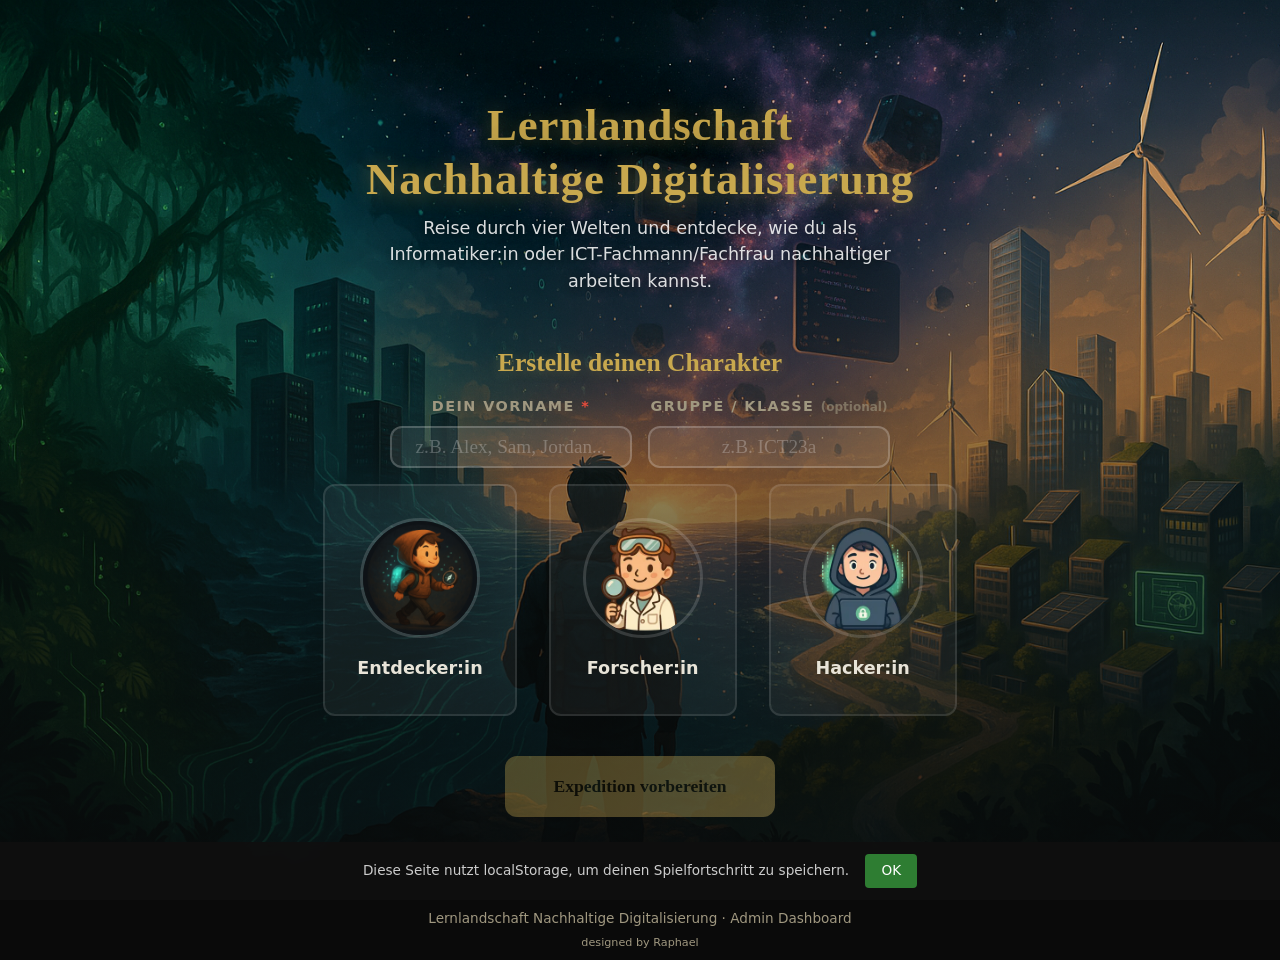
==== index.html @ 637cfe40 "feat: add character abilities and runner minigame between worlds - Three character superpowers (one-" ====
<!DOCTYPE html>
<html lang="de">
<head>
  <meta charset="UTF-8">
  <meta name="viewport" content="width=device-width, initial-scale=1.0">
  <title>Lernlandschaft – Nachhaltige Digitalisierung</title>
  <link rel="icon" href="assets/favicon.svg" type="image/svg+xml">
  <link rel="stylesheet" href="css/main.css">
  <link rel="stylesheet" href="css/landscape.css">
  <link rel="stylesheet" href="css/minigame.css">
</head>
<body class="page-landscape">

  <!-- Sticky Header with Level + Progress -->
  <header class="game-header" id="game-header">
    <div class="game-header__avatar">
      <img id="header-avatar" src="assets/avatar-explorer.png"
           srcset="assets/mobile/avatar-explorer.webp 256w, assets/avatar-explorer.png 1024w"
           sizes="(max-width: 600px) 32px, 42px"
           alt="Dein Avatar" />
    </div>
    <span class="ability-indicator" id="ability-indicator" title="Spezialfähigkeit"></span>
    <div class="game-header__info">
      <div class="game-header__level">
        <span class="level-badge" id="level-badge">Lv. 1</span>
        <span class="header-player-name" id="header-player-name"></span>
        <span class="header-separator">–</span>
        <span class="level-name" id="level-name">Sofa-Surfer</span>
      </div>
      <div class="game-header__progress">
        <div class="xp-bar">
          <div class="xp-bar__fill" id="xp-fill"></div>
        </div>
        <span class="xp-text" id="xp-text">0 XP</span>
      </div>
    </div>
    <div class="game-header__stats">
      <span class="stat" id="stat-stations" title="Stationen">0/12</span>
      <button class="notebook-btn" id="notebook-btn" title="Notizbuch" aria-label="Notizbuch öffnen">&#x1F4D3;</button>
      <button class="highscore-btn" id="highscore-btn" title="Rangliste" aria-label="Rangliste öffnen">&#x1F3C6;</button>
      <button class="lang-switcher" id="lang-switcher" aria-label="Switch language">EN</button>
      <button class="reset-btn reset-btn--header" id="reset-btn" title="Fortschritt zurücksetzen">&#x21BB;</button>
    </div>
  </header>

  <main>

    <!-- ==========================================
         AVATAR SELECTION (before expedition)
         ========================================== -->
    <section class="avatar-select" id="avatar-select" aria-label="Avatar-Auswahl">
      <div class="landing-hero">
        <h1 class="landing-hero__title">Lernlandschaft<br>Nachhaltige Digitalisierung</h1>
        <p class="landing-hero__tagline">Reise durch vier Welten und entdecke, wie du als Informatiker:in oder ICT-Fachmann/Fachfrau nachhaltiger arbeiten kannst.</p>
        <p class="landing-hero__explorers" id="explorer-count"></p>
      </div>
      <div class="avatar-select__content">
        <h2 class="avatar-select__title" data-i18n="avatar.title">Erstelle deinen Charakter</h2>

        <div class="avatar-select__fields">
          <div class="avatar-select__name-field">
            <label for="player-name-input" class="avatar-select__label" data-i18n="avatar.name_label">Dein Vorname <span class="avatar-select__required">*</span></label>
            <input type="text" id="player-name-input" class="avatar-select__input" placeholder="z.B. Alex, Sam, Jordan..." maxlength="20" autocomplete="off" required data-i18n="avatar.name_placeholder" />
          </div>
          <div class="avatar-select__name-field">
            <label for="player-group-input" class="avatar-select__label" data-i18n="avatar.group_label">Gruppe / Klasse <span class="avatar-select__optional">(optional)</span></label>
            <input type="text" id="player-group-input" class="avatar-select__input" list="group-suggestions" placeholder="z.B. ICT23a" maxlength="20" autocomplete="off" />
            <datalist id="group-suggestions"></datalist>
          </div>
        </div>

        <div class="avatar-select__options">
          <button class="avatar-option" data-avatar="explorer">
            <img src="assets/avatar-explorer.png"
                 srcset="assets/mobile/avatar-explorer.webp 256w, assets/avatar-explorer.png 1024w"
                 sizes="(max-width: 600px) 80px, 120px"
                 alt="Entdecker:in" loading="lazy" />
            <span class="avatar-option__name" data-i18n="avatar.explorer">Entdecker:in</span>
          </button>
          <button class="avatar-option" data-avatar="scientist">
            <img src="assets/avatar-scientist.png"
                 srcset="assets/mobile/avatar-scientist.webp 256w, assets/avatar-scientist.png 1024w"
                 sizes="(max-width: 600px) 80px, 120px"
                 alt="Forscher:in" loading="lazy" />
            <span class="avatar-option__name" data-i18n="avatar.scientist">Forscher:in</span>
          </button>
          <button class="avatar-option" data-avatar="hacker">
            <img src="assets/avatar-hacker.png"
                 srcset="assets/mobile/avatar-hacker.webp 256w, assets/avatar-hacker.png 1024w"
                 sizes="(max-width: 600px) 80px, 120px"
                 alt="Hacker:in" loading="lazy" />
            <span class="avatar-option__name" data-i18n="avatar.hacker">Hacker:in</span>
          </button>
        </div>

        <button class="avatar-select__confirm" id="avatar-confirm-btn" disabled data-i18n="avatar.confirm">
          Expedition vorbereiten
        </button>
      </div>
    </section>

    <!-- ==========================================
         START AREA: KOMFORTZONE (Sofa)
         ========================================== -->
    <section class="start-zone is-hidden" id="start-zone" aria-label="Startpunkt">
      <div class="start-zone__content" id="start-content">
        <div class="start-sparkles" id="start-sparkles" aria-hidden="true"></div>
        <img class="start-zone__sofa" src="assets/mobile/start-sofa.webp" alt="Gemütliches Sofa" />
        <picture>
          <source media="(max-width: 600px)" srcset="assets/mobile/avatar-explorer.webp" type="image/webp">
          <img class="start-zone__avatar" id="start-avatar" src="assets/avatar-explorer.png" alt="Dein Avatar" />
        </picture>
        <div class="start-zone__text">
          <h1 class="start-zone__title" data-i18n="start.ready">Bereit, <span id="start-player-name"></span>?</h1>
          <p class="start-zone__subtitle" data-i18n="start.subtitle">Du sitzt gemütlich auf dem Sofa. Aber da draussen wartet eine ganze Welt voller Entdeckungen...</p>
          <button class="start-zone__btn" id="start-expedition-btn" data-i18n="start.btn">
            Aufstehen & Expedition starten
          </button>
          <button class="reset-link" id="reset-link-start" title="Fortschritt zurücksetzen" data-i18n="start.reset">&#x21BB; Zurücksetzen</button>
        </div>
      </div>
    </section>

    <!-- ==========================================
         DURCHGEHENDE MAP (Desktop, nach Start)
         ========================================== -->
    <div class="map-container" id="map-container">
      <!-- 5 Background Panels -->
      <div class="map-panel" id="map-panel-0"></div>
      <div class="map-panel" id="map-panel-1"></div>
      <div class="map-panel" id="map-panel-2"></div>
      <div class="map-panel" id="map-panel-3"></div>
      <div class="map-panel" id="map-panel-4"></div>

      <!-- SVG Path Lines -->
      <svg class="map-paths" id="map-paths" viewBox="0 0 100 100" preserveAspectRatio="none" aria-hidden="true"></svg>

      <!-- Avatar on the Map -->
      <div class="map-avatar" id="map-avatar" aria-hidden="true">
        <img class="map-avatar__img" id="map-avatar-img" src="assets/avatar-explorer.png" alt="" />
        <span class="map-avatar__name" id="map-avatar-name"></span>
      </div>

      <!-- Particles overlay -->
      <div class="map-particles" id="map-particles" aria-hidden="true"></div>

      <!-- World Labels -->
      <div class="map-world-label map-world-label--jungle" data-world="jungle">
        <span class="map-world-label__number" data-i18n="world.1">Welt 1</span>
        <span class="map-world-label__name" data-i18n="world.jungle">Daten-Dschungel</span>
      </div>
      <div class="map-world-label map-world-label--ocean" data-world="ocean">
        <span class="map-world-label__number" data-i18n="world.2">Welt 2</span>
        <span class="map-world-label__name" data-i18n="world.ocean">Daten-Ozean</span>
      </div>
      <div class="map-world-label map-world-label--cosmos" data-world="cosmos">
        <span class="map-world-label__number" data-i18n="world.3">Welt 3</span>
        <span class="map-world-label__name" data-i18n="world.cosmos">Code-Kosmos</span>
      </div>
      <div class="map-world-label map-world-label--metro" data-world="metro">
        <span class="map-world-label__number" data-i18n="world.4">Welt 4</span>
        <span class="map-world-label__name" data-i18n="world.metro">Zukunfts-Metropole</span>
      </div>

      <!-- 12 Stations (absolute positioned) -->
      <!-- Jungle -->
      <a href="stations/geraete-lichtung.html" class="map-station map-station--mandatory" data-station="geraete-lichtung" data-world="jungle">
        <img class="map-station__img" src="assets/station-geraete-lichtung.png" srcset="assets/mobile/station-geraete-lichtung.webp 512w, assets/station-geraete-lichtung.png 1024w" sizes="(max-width: 600px) 72px, 135px" alt="" loading="lazy" />
        <span class="map-station__label" data-i18n="station.geraete-lichtung.title">Die Geräte-Lichtung</span>
        <span class="map-station__badge" data-i18n="ui.mandatory">Pflicht</span>
        <span class="map-station__check" aria-hidden="true"></span>
      </a>
      <a href="stations/cloud-quelle.html" class="map-station map-station--fork" data-station="cloud-quelle" data-world="jungle">
        <img class="map-station__img" src="assets/station-cloud-quelle.png" srcset="assets/mobile/station-cloud-quelle.webp 512w, assets/station-cloud-quelle.png 1024w" sizes="(max-width: 600px) 72px, 135px" alt="" loading="lazy" />
        <span class="map-station__label" data-i18n="station.cloud-quelle.title">Die Cloud-Quelle</span>
        <span class="map-station__check" aria-hidden="true"></span>
      </a>
      <a href="stations/code-camp.html" class="map-station map-station--fork" data-station="code-camp" data-world="jungle">
        <img class="map-station__img" src="assets/station-code-camp.png" srcset="assets/mobile/station-code-camp.webp 512w, assets/station-code-camp.png 1024w" sizes="(max-width: 600px) 72px, 135px" alt="" loading="lazy" />
        <span class="map-station__label" data-i18n="station.code-camp.title">Das Code-Camp</span>
        <span class="map-station__check" aria-hidden="true"></span>
      </a>

      <!-- Ocean -->
      <a href="stations/server-riff.html" class="map-station map-station--mandatory" data-station="server-riff" data-world="ocean">
        <img class="map-station__img" src="assets/station-server-riff.png" srcset="assets/mobile/station-server-riff.webp 512w, assets/station-server-riff.png 1024w" sizes="(max-width: 600px) 72px, 135px" alt="" loading="lazy" />
        <span class="map-station__label" data-i18n="station.server-riff.title">Das Server-Riff</span>
        <span class="map-station__badge" data-i18n="ui.mandatory">Pflicht</span>
        <span class="map-station__check" aria-hidden="true"></span>
      </a>
      <a href="stations/streaming-strom.html" class="map-station map-station--fork" data-station="streaming-strom" data-world="ocean">
        <img class="map-station__img" src="assets/station-streaming-strom.png" srcset="assets/mobile/station-streaming-strom.webp 512w, assets/station-streaming-strom.png 1024w" sizes="(max-width: 600px) 72px, 135px" alt="" loading="lazy" />
        <span class="map-station__label" data-i18n="station.streaming-strom.title">Der Streaming-Strom</span>
        <span class="map-station__check" aria-hidden="true"></span>
      </a>
      <a href="stations/backup-bucht.html" class="map-station map-station--fork" data-station="backup-bucht" data-world="ocean">
        <img class="map-station__img" src="assets/station-backup-bucht.png" srcset="assets/mobile/station-backup-bucht.webp 512w, assets/station-backup-bucht.png 1024w" sizes="(max-width: 600px) 72px, 135px" alt="" loading="lazy" />
        <span class="map-station__label" data-i18n="station.backup-bucht.title">Die Backup-Bucht</span>
        <span class="map-station__check" aria-hidden="true"></span>
      </a>

      <!-- Cosmos -->
      <a href="stations/ide-asteroid.html" class="map-station map-station--mandatory" data-station="ide-asteroid" data-world="cosmos">
        <img class="map-station__img" src="assets/station-ide-asteroid.png" srcset="assets/mobile/station-ide-asteroid.webp 512w, assets/station-ide-asteroid.png 1024w" sizes="(max-width: 600px) 72px, 135px" alt="" loading="lazy" />
        <span class="map-station__label" data-i18n="station.ide-asteroid.title">Der IDE-Asteroid</span>
        <span class="map-station__badge" data-i18n="ui.mandatory">Pflicht</span>
        <span class="map-station__check" aria-hidden="true"></span>
      </a>
      <a href="stations/deploy-stern.html" class="map-station map-station--fork" data-station="deploy-stern" data-world="cosmos">
        <img class="map-station__img" src="assets/station-deploy-stern.png" srcset="assets/mobile/station-deploy-stern.webp 512w, assets/station-deploy-stern.png 1024w" sizes="(max-width: 600px) 72px, 135px" alt="" loading="lazy" />
        <span class="map-station__label" data-i18n="station.deploy-stern.title">Der Deploy-Stern</span>
        <span class="map-station__check" aria-hidden="true"></span>
      </a>
      <a href="stations/workflow-nebel.html" class="map-station map-station--fork" data-station="workflow-nebel" data-world="cosmos">
        <img class="map-station__img" src="assets/station-workflow-nebel.png" srcset="assets/mobile/station-workflow-nebel.webp 512w, assets/station-workflow-nebel.png 1024w" sizes="(max-width: 600px) 72px, 135px" alt="" loading="lazy" />
        <span class="map-station__label" data-i18n="station.workflow-nebel.title">Der Workflow-Nebel</span>
        <span class="map-station__check" aria-hidden="true"></span>
      </a>

      <!-- Metro -->
      <a href="stations/ki-kraftwerk.html" class="map-station map-station--mandatory" data-station="ki-kraftwerk" data-world="metro">
        <img class="map-station__img" src="assets/station-ki-kraftwerk.png" srcset="assets/mobile/station-ki-kraftwerk.webp 512w, assets/station-ki-kraftwerk.png 1024w" sizes="(max-width: 600px) 72px, 135px" alt="" loading="lazy" />
        <span class="map-station__label" data-i18n="station.ki-kraftwerk.title">Das KI-Kraftwerk</span>
        <span class="map-station__badge" data-i18n="ui.mandatory">Pflicht</span>
        <span class="map-station__check" aria-hidden="true"></span>
      </a>
      <a href="stations/open-source-platz.html" class="map-station map-station--fork" data-station="open-source-platz" data-world="metro">
        <img class="map-station__img" src="assets/station-open-source-platz.png" srcset="assets/mobile/station-open-source-platz.webp 512w, assets/station-open-source-platz.png 1024w" sizes="(max-width: 600px) 72px, 135px" alt="" loading="lazy" />
        <span class="map-station__label" data-i18n="station.open-source-platz.title">Der Open-Source-Platz</span>
        <span class="map-station__check" aria-hidden="true"></span>
      </a>
      <a href="stations/digital-ethics-turm.html" class="map-station map-station--fork" data-station="digital-ethics-turm" data-world="metro">
        <img class="map-station__img" src="assets/station-digital-ethics-turm.png" srcset="assets/mobile/station-digital-ethics-turm.webp 512w, assets/station-digital-ethics-turm.png 1024w" sizes="(max-width: 600px) 72px, 135px" alt="" loading="lazy" />
        <span class="map-station__label" data-i18n="station.digital-ethics-turm.title">Der Digital-Ethics-Turm</span>
        <span class="map-station__check" aria-hidden="true"></span>
      </a>

      <!-- Minigame Nodes (on world-transition paths) -->
      <button class="map-minigame" data-transition="jungle-to-ocean">
        <img class="map-minigame__img" src="assets/minigame-jungle-to-ocean.png" alt="" />
        <span class="map-minigame__label" data-i18n="minigame.node_title">Bonus-Minispiel</span>
      </button>
      <button class="map-minigame" data-transition="ocean-to-cosmos">
        <img class="map-minigame__img" src="assets/minigame-ocean-to-cosmos.png" alt="" />
        <span class="map-minigame__label" data-i18n="minigame.node_title">Bonus-Minispiel</span>
      </button>
      <button class="map-minigame" data-transition="cosmos-to-metro">
        <img class="map-minigame__img" src="assets/minigame-cosmos-to-metro.png" alt="" />
        <span class="map-minigame__label" data-i18n="minigame.node_title">Bonus-Minispiel</span>
      </button>

      <!-- Finale -->
      <a href="stations/abschluss-feier.html" class="map-station map-station--finale is-locked" id="finale-marker" data-station="abschluss-feier">
        <span class="map-station__finale-icon" aria-hidden="true">&#x1F3C6;</span>
        <span class="map-station__label" data-i18n="station.abschluss-feier.title">Abschluss-Feier</span>
      </a>
    </div>

    <!-- ==========================================
         MOBILE: Card-Layout mit Fork-Modell
         ========================================== -->
    <div class="mobile-landscape" id="mobile-landscape">

      <!-- Jungle -->
      <section class="mobile-world" data-world="jungle">
        <div class="mobile-world__header">
          <span class="mobile-world__number" data-i18n="world.1">Welt 1</span>
          <h2 class="mobile-world__title" data-i18n="world.jungle">Daten-Dschungel</h2>
          <div class="mobile-world__progress">
            <div class="mobile-world__bar"><div class="mobile-world__fill"></div></div>
            <span class="mobile-world__text">0 / 3</span>
          </div>
        </div>
        <p class="mobile-world__lock-msg" aria-live="polite"></p>
        <nav class="mobile-stations" aria-label="Dschungel-Stationen">
          <a href="stations/geraete-lichtung.html" class="mobile-station-card mobile-station-card--mandatory" data-station="geraete-lichtung">
            <span class="mobile-station-card__icon" aria-hidden="true">&#x1F4BB;</span>
            <div class="mobile-station-card__content">
              <h3 data-i18n="station.geraete-lichtung.title">Die Geräte-Lichtung</h3>
              <p data-i18n="mobile.jungle.desc.geraete-lichtung">Wie lange lebt dein Laptop – und warum ist das wichtig?</p>
            </div>
            <span class="mobile-station-card__tag" data-i18n="ui.mandatory">Pflicht</span>
            <span class="mobile-station-card__status" aria-label="Status"></span>
          </a>
          <div class="mobile-fork-indicator" data-i18n="ui.choose_your_path">Wähle deinen Weg</div>
          <div class="mobile-fork-group">
            <a href="stations/cloud-quelle.html" class="mobile-station-card mobile-station-card--fork" data-station="cloud-quelle">
              <span class="mobile-station-card__icon" aria-hidden="true">&#x2601;</span>
              <div class="mobile-station-card__content">
                <h3 data-i18n="station.cloud-quelle.title">Die Cloud-Quelle</h3>
                <p data-i18n="mobile.jungle.desc.cloud-quelle">Was passiert wirklich, wenn du Daten in die Cloud lädst?</p>
              </div>
              <span class="mobile-station-card__status" aria-label="Status"></span>
            </a>
            <a href="stations/code-camp.html" class="mobile-station-card mobile-station-card--fork" data-station="code-camp">
              <span class="mobile-station-card__icon" aria-hidden="true">&#x1F525;</span>
              <div class="mobile-station-card__content">
                <h3 data-i18n="station.code-camp.title">Das Code-Camp</h3>
                <p data-i18n="mobile.jungle.desc.code-camp">Kleine Einstellungen, grosse Wirkung – Strom sparen beim Coden.</p>
              </div>
              <span class="mobile-station-card__status" aria-label="Status"></span>
            </a>
          </div>
        </nav>
        <!-- Minigame: Jungle → Ocean -->
        <div class="mobile-minigame" data-transition="jungle-to-ocean">
          <button class="mobile-minigame__btn" data-transition="jungle-to-ocean">
            <img class="mobile-minigame__img" src="assets/minigame-jungle-to-ocean.png" alt="" loading="lazy" />
            <div class="mobile-minigame__content">
              <h3 data-i18n="minigame.node_title">Bonus-Minispiel</h3>
              <p class="mobile-minigame__lock-hint" data-i18n="minigame.lock_hint">Schliesse alle 3 Stationen ab</p>
            </div>
            <span class="mobile-minigame__status" aria-label="Status"></span>
          </button>
        </div>
      </section>

      <!-- Ocean -->
      <section class="mobile-world" data-world="ocean">
        <div class="mobile-world__header">
          <span class="mobile-world__number" data-i18n="world.2">Welt 2</span>
          <h2 class="mobile-world__title" data-i18n="world.ocean">Daten-Ozean</h2>
          <div class="mobile-world__progress">
            <div class="mobile-world__bar"><div class="mobile-world__fill"></div></div>
            <span class="mobile-world__text">0 / 3</span>
          </div>
        </div>
        <p class="mobile-world__lock-msg" aria-live="polite"></p>
        <nav class="mobile-stations" aria-label="Ozean-Stationen">
          <a href="stations/server-riff.html" class="mobile-station-card mobile-station-card--mandatory" data-station="server-riff">
            <span class="mobile-station-card__icon" aria-hidden="true">&#x1F3DB;</span>
            <div class="mobile-station-card__content">
              <h3 data-i18n="station.server-riff.title">Das Server-Riff</h3>
              <p data-i18n="mobile.ocean.desc.server-riff">Rechenzentren verbrauchen mehr Strom als manche Länder.</p>
            </div>
            <span class="mobile-station-card__tag" data-i18n="ui.mandatory">Pflicht</span>
            <span class="mobile-station-card__status" aria-label="Status"></span>
          </a>
          <div class="mobile-fork-indicator" data-i18n="ui.choose_your_path">Wähle deinen Weg</div>
          <div class="mobile-fork-group">
            <a href="stations/streaming-strom.html" class="mobile-station-card mobile-station-card--fork" data-station="streaming-strom">
              <span class="mobile-station-card__icon" aria-hidden="true">&#x1F3AC;</span>
              <div class="mobile-station-card__content">
                <h3 data-i18n="station.streaming-strom.title">Der Streaming-Strom</h3>
                <p data-i18n="mobile.ocean.desc.streaming-strom">Was kostet ein Video wirklich – in Energie, nicht in Franken?</p>
              </div>
              <span class="mobile-station-card__status" aria-label="Status"></span>
            </a>
            <a href="stations/backup-bucht.html" class="mobile-station-card mobile-station-card--fork" data-station="backup-bucht">
              <span class="mobile-station-card__icon" aria-hidden="true">&#x1F4BE;</span>
              <div class="mobile-station-card__content">
                <h3 data-i18n="station.backup-bucht.title">Die Backup-Bucht</h3>
                <p data-i18n="mobile.ocean.desc.backup-bucht">Speicherst du klug – oder einfach alles?</p>
              </div>
              <span class="mobile-station-card__status" aria-label="Status"></span>
            </a>
          </div>
        </nav>
        <!-- Minigame: Ocean → Cosmos -->
        <div class="mobile-minigame" data-transition="ocean-to-cosmos">
          <button class="mobile-minigame__btn" data-transition="ocean-to-cosmos">
            <img class="mobile-minigame__img" src="assets/minigame-ocean-to-cosmos.png" alt="" loading="lazy" />
            <div class="mobile-minigame__content">
              <h3 data-i18n="minigame.node_title">Bonus-Minispiel</h3>
              <p class="mobile-minigame__lock-hint" data-i18n="minigame.lock_hint">Schliesse alle 3 Stationen ab</p>
            </div>
            <span class="mobile-minigame__status" aria-label="Status"></span>
          </button>
        </div>
      </section>

      <!-- Cosmos -->
      <section class="mobile-world" data-world="cosmos">
        <div class="mobile-world__header">
          <span class="mobile-world__number" data-i18n="world.3">Welt 3</span>
          <h2 class="mobile-world__title" data-i18n="world.cosmos">Code-Kosmos</h2>
          <div class="mobile-world__progress">
            <div class="mobile-world__bar"><div class="mobile-world__fill"></div></div>
            <span class="mobile-world__text">0 / 3</span>
          </div>
        </div>
        <p class="mobile-world__lock-msg" aria-live="polite"></p>
        <nav class="mobile-stations" aria-label="Kosmos-Stationen">
          <a href="stations/ide-asteroid.html" class="mobile-station-card mobile-station-card--mandatory" data-station="ide-asteroid">
            <span class="mobile-station-card__icon" aria-hidden="true">&#x1F4BB;</span>
            <div class="mobile-station-card__content">
              <h3 data-i18n="station.ide-asteroid.title">Der IDE-Asteroid</h3>
              <p data-i18n="mobile.cosmos.desc.ide-asteroid">Deine IDE frisst mehr Strom als du denkst – optimiere sie!</p>
            </div>
            <span class="mobile-station-card__tag" data-i18n="ui.mandatory">Pflicht</span>
            <span class="mobile-station-card__status" aria-label="Status"></span>
          </a>
          <div class="mobile-fork-indicator" data-i18n="ui.choose_your_path">Wähle deinen Weg</div>
          <div class="mobile-fork-group">
            <a href="stations/deploy-stern.html" class="mobile-station-card mobile-station-card--fork" data-station="deploy-stern">
              <span class="mobile-station-card__icon" aria-hidden="true">&#x1F680;</span>
              <div class="mobile-station-card__content">
                <h3 data-i18n="station.deploy-stern.title">Der Deploy-Stern</h3>
                <p data-i18n="mobile.cosmos.desc.deploy-stern">Jeder Build braucht Energie – wie deployest du effizient?</p>
              </div>
              <span class="mobile-station-card__status" aria-label="Status"></span>
            </a>
            <a href="stations/workflow-nebel.html" class="mobile-station-card mobile-station-card--fork" data-station="workflow-nebel">
              <span class="mobile-station-card__icon" aria-hidden="true">&#x1F300;</span>
              <div class="mobile-station-card__content">
                <h3 data-i18n="station.workflow-nebel.title">Der Workflow-Nebel</h3>
                <p data-i18n="mobile.cosmos.desc.workflow-nebel">Automatisierungen können sparen – oder verschwenden.</p>
              </div>
              <span class="mobile-station-card__status" aria-label="Status"></span>
            </a>
          </div>
        </nav>
        <!-- Minigame: Cosmos → Metro -->
        <div class="mobile-minigame" data-transition="cosmos-to-metro">
          <button class="mobile-minigame__btn" data-transition="cosmos-to-metro">
            <img class="mobile-minigame__img" src="assets/minigame-cosmos-to-metro.png" alt="" loading="lazy" />
            <div class="mobile-minigame__content">
              <h3 data-i18n="minigame.node_title">Bonus-Minispiel</h3>
              <p class="mobile-minigame__lock-hint" data-i18n="minigame.lock_hint">Schliesse alle 3 Stationen ab</p>
            </div>
            <span class="mobile-minigame__status" aria-label="Status"></span>
          </button>
        </div>
      </section>

      <!-- Metro -->
      <section class="mobile-world" data-world="metro">
        <div class="mobile-world__header">
          <span class="mobile-world__number" data-i18n="world.4">Welt 4</span>
          <h2 class="mobile-world__title" data-i18n="world.metro">Zukunfts-Metropole</h2>
          <div class="mobile-world__progress">
            <div class="mobile-world__bar"><div class="mobile-world__fill"></div></div>
            <span class="mobile-world__text">0 / 3</span>
          </div>
        </div>
        <p class="mobile-world__lock-msg" aria-live="polite"></p>
        <nav class="mobile-stations" aria-label="Metropole-Stationen">
          <a href="stations/ki-kraftwerk.html" class="mobile-station-card mobile-station-card--mandatory" data-station="ki-kraftwerk">
            <span class="mobile-station-card__icon" aria-hidden="true">&#x1F916;</span>
            <div class="mobile-station-card__content">
              <h3 data-i18n="station.ki-kraftwerk.title">Das KI-Kraftwerk</h3>
              <p data-i18n="mobile.metro.desc.ki-kraftwerk">Künstliche Intelligenz braucht enorm viel Energie – wie gehst du damit um?</p>
            </div>
            <span class="mobile-station-card__tag" data-i18n="ui.mandatory">Pflicht</span>
            <span class="mobile-station-card__status" aria-label="Status"></span>
          </a>
          <div class="mobile-fork-indicator" data-i18n="ui.choose_your_path">Wähle deinen Weg</div>
          <div class="mobile-fork-group">
            <a href="stations/open-source-platz.html" class="mobile-station-card mobile-station-card--fork" data-station="open-source-platz">
              <span class="mobile-station-card__icon" aria-hidden="true">&#x1F310;</span>
              <div class="mobile-station-card__content">
                <h3 data-i18n="station.open-source-platz.title">Der Open-Source-Platz</h3>
                <p data-i18n="mobile.metro.desc.open-source-platz">Open Source als nachhaltige Alternative – teilen statt doppelt entwickeln.</p>
              </div>
              <span class="mobile-station-card__status" aria-label="Status"></span>
            </a>
            <a href="stations/digital-ethics-turm.html" class="mobile-station-card mobile-station-card--fork" data-station="digital-ethics-turm">
              <span class="mobile-station-card__icon" aria-hidden="true">&#x2696;</span>
              <div class="mobile-station-card__content">
                <h3 data-i18n="station.digital-ethics-turm.title">Der Digital-Ethics-Turm</h3>
                <p data-i18n="mobile.metro.desc.digital-ethics-turm">Verantwortung in der digitalen Welt – wer entscheidet, was nachhaltig ist?</p>
              </div>
              <span class="mobile-station-card__status" aria-label="Status"></span>
            </a>
          </div>
        </nav>
      </section>

      <!-- Finale -->
      <section class="mobile-finale" id="mobile-finale" style="display:none;">
        <a href="stations/abschluss-feier.html" class="mobile-station-card mobile-station-card--finale" data-station="abschluss-feier">
          <span class="mobile-station-card__icon" aria-hidden="true">&#x1F3C6;</span>
          <div class="mobile-station-card__content">
            <h3 data-i18n="mobile.finale.title">Die Abschluss-Feier</h3>
            <p data-i18n="mobile.finale.desc">Hole dir dein Expeditions-Zertifikat!</p>
          </div>
        </a>
      </section>

    </div><!-- /mobile-landscape -->

  </main>

  <footer class="site-footer">
    <p data-i18n="site.footer">Lernlandschaft Nachhaltige Digitalisierung · <a href="admin.html" class="site-footer__admin-link">Admin Dashboard</a></p>
    <p class="site-footer__credit">designed by <a href="mailto:raphael_gassmann@stud.phzh.ch">Raphael</a></p>
  </footer>

  <!-- Notebook Modal -->
  <div class="notebook-modal" id="notebook-modal" aria-hidden="true">
    <div class="notebook-card">
      <div class="notebook-card__header">
        <span class="notebook-card__icon">&#x1F4D3;</span>
        <h2 class="notebook-card__title">Dein Notizbuch</h2>
        <p class="notebook-card__subtitle">Alle deine Notizen, Reflexionen und Challenge-Abgaben</p>
      </div>
      <div class="notebook-card__tabs">
        <button class="notebook-tab is-active" data-tab="challenges">🏆 Challenges</button>
        <button class="notebook-tab" data-tab="reflections">💭 Reflexionen</button>
        <button class="notebook-tab" data-tab="notes">📝 Notizen</button>
      </div>
      <div class="notebook-card__content" id="notebook-content"></div>
      <div class="notebook-card__actions">
        <button class="notebook-card__export" id="notebook-export">&#x1F4CB; Ins Lernjournal exportieren</button>
        <button class="notebook-card__close" id="notebook-close">Schliessen</button>
      </div>
    </div>
  </div>

  <div class="level-up-flash" id="level-up-flash" aria-hidden="true"></div>

  <!-- Mini-Game Overlay -->
  <div class="minigame-overlay" id="minigame-overlay" style="display:none">
    <div class="minigame-container">
      <h2 class="minigame-title" id="minigame-title"></h2>
      <canvas id="minigame-canvas" width="800" height="300"></canvas>
      <div class="minigame-hud">
        <span id="minigame-coins">0/5 XP</span>
        <span id="minigame-timer">15s</span>
      </div>
      <div class="minigame-start" id="minigame-start">
        <p data-i18n="minigame.instruction">Tippe oder dr&uuml;cke Leertaste zum Springen!</p>
        <button id="minigame-start-btn" data-i18n="minigame.start">Los!</button>
        <button id="minigame-skip-btn" data-i18n="minigame.skip">&Uuml;berspringen</button>
      </div>
      <div class="minigame-end" id="minigame-end" style="display:none">
        <p class="minigame-result-xp" id="minigame-result"></p>
        <button id="minigame-continue-btn" data-i18n="minigame.continue">Weiter</button>
      </div>
    </div>
  </div>

  <script src="js/i18n.js"></script>
  <script src="js/profanity-filter.js"></script>
  <script src="js/progress.js"></script>
  <script src="js/highscore.js"></script>
  <script src="js/minigame.js"></script>
  <script src="js/landscape.js"></script>
  <script>I18N.init();</script>
  <script defer src="/_vercel/insights/script.js"></script>

  <!-- Cookie Banner (minimal) -->
  <div id="cookie-banner" style="display:none;position:fixed;bottom:0;left:0;right:0;z-index:10000;background:rgba(15,15,15,0.95);color:#ccc;font-size:0.85rem;padding:12px 20px;text-align:center;backdrop-filter:blur(6px)">
    Diese Seite nutzt localStorage, um deinen Spielfortschritt zu speichern.
    <button onclick="localStorage.setItem('cookie-ok','1');document.getElementById('cookie-banner').remove()" style="margin-left:12px;background:#2e7d32;color:#fff;border:none;padding:6px 16px;border-radius:4px;cursor:pointer;font-size:0.85rem">OK</button>
  </div>
  <script>if(!localStorage.getItem('cookie-ok'))document.getElementById('cookie-banner').style.display='';</script>
</body>
</html>
---- css/main.css ----
/* ========================================
   MAIN.CSS – Design System Daten-Dschungel
   ======================================== */

/* Custom Properties */
:root {
  /* Dschungel-Palette */
  --color-bg: #1a2e1a;
  --color-bg-light: #f4f1e8;
  --color-text: #e8e4d8;
  --color-text-dark: #2d2a26;
  --color-text-muted: #a09880;

  /* Akzentfarben */
  --color-primary: #4a9e6e;
  --color-primary-light: #6bbd8a;
  --color-secondary: #c8a84e;
  --color-accent: #e07b4c;

  /* Säulen-Farben */
  --color-pillar-1: #5bba7a;
  --color-pillar-2: #4a9ec2;
  --color-pillar-3: #c27a3a;
  --color-pillar-1-light: #e8f5ec;
  --color-pillar-2-light: #e6f0fa;
  --color-pillar-3-light: #faf0e6;

  /* Welt: Dschungel */
  --world-jungle-bg: #1a2e1a;
  --world-jungle-primary: #5bba7a;
  --world-jungle-secondary: #c8a84e;
  --world-jungle-accent: #e07b4c;
  --world-jungle-overlay: rgba(26, 46, 26, 0.7);

  /* Welt: Ozean */
  --world-ocean-bg: #0a1e2e;
  --world-ocean-primary: #00b4d8;
  --world-ocean-secondary: #48cae4;
  --world-ocean-accent: #0096c7;
  --world-ocean-overlay: rgba(10, 30, 46, 0.7);

  /* Welt: Kosmos */
  --world-cosmos-bg: #1a0a2e;
  --world-cosmos-primary: #c77dff;
  --world-cosmos-secondary: #e0aaff;
  --world-cosmos-accent: #ff6b9d;
  --world-cosmos-overlay: rgba(26, 10, 46, 0.7);

  /* Welt: Metropole */
  --world-metro-bg: #0a1a0a;
  --world-metro-primary: #39ff14;
  --world-metro-secondary: #00e5ff;
  --world-metro-accent: #7c4dff;
  --world-metro-overlay: rgba(10, 26, 10, 0.7);

  /* Effekte */
  --color-glow: rgba(200, 168, 78, 0.2);
  --color-glow-strong: rgba(200, 168, 78, 0.5);
  --color-path: #6bbd8a;
  --shadow-card: 0 4px 16px rgba(0, 0, 0, 0.3);
  --shadow-card-hover: 0 8px 24px rgba(0, 0, 0, 0.4);

  /* Typografie */
  --font-body: 'Segoe UI', system-ui, -apple-system, sans-serif;
  --font-heading: Georgia, 'Times New Roman', serif;

  /* Spacing */
  --space-xs: 0.25rem;
  --space-sm: 0.5rem;
  --space-md: 1rem;
  --space-lg: 1.5rem;
  --space-xl: 2rem;
  --space-2xl: 3rem;

  /* Layout */
  --max-width: 72rem;
  --border-radius: 0.75rem;
  --border-radius-sm: 0.4rem;
  --transition: 0.3s ease;
}

/* Reset */
*,
*::before,
*::after {
  box-sizing: border-box;
  margin: 0;
  padding: 0;
}

/* Base */
html {
  font-size: 100%;
  scroll-behavior: smooth;
}

body {
  font-family: var(--font-body);
  line-height: 1.6;
  -webkit-font-smoothing: antialiased;
  -moz-osx-font-smoothing: grayscale;
}

h1, h2, h3, h4 {
  font-family: var(--font-heading);
  line-height: 1.3;
}

a {
  color: inherit;
  text-decoration: none;
}

img, svg {
  display: block;
  max-width: 100%;
}

button {
  font: inherit;
  cursor: pointer;
  border: none;
  background: none;
}

ul, ol {
  list-style-position: inside;
}

/* Accessibility */
.sr-only {
  position: absolute;
  width: 1px;
  height: 1px;
  padding: 0;
  margin: -1px;
  overflow: hidden;
  clip: rect(0, 0, 0, 0);
  white-space: nowrap;
  border-width: 0;
}

:focus-visible {
  outline: 3px solid var(--color-secondary);
  outline-offset: 2px;
}

/* Selection */
::selection {
  background: var(--color-primary);
  color: var(--color-text);
}

/* ========================================
   PAGE LOADER
   ======================================== */

.page-loader {
  position: fixed;
  inset: 0;
  z-index: 10000;
  display: flex;
  flex-direction: column;
  align-items: center;
  justify-content: center;
  gap: var(--space-lg);
  background: #0a0a0a;
  transition: opacity 0.4s ease, visibility 0.4s ease;
}

.page-loader.is-hidden {
  opacity: 0;
  visibility: hidden;
  pointer-events: none;
}

.page-loader__spinner {
  width: 48px;
  height: 48px;
  border: 3px solid rgba(200, 168, 78, 0.15);
  border-top-color: var(--color-secondary, #c8a84e);
  border-radius: 50%;
  animation: loader-spin 0.8s linear infinite;
}

.page-loader__text {
  font-size: 0.85rem;
  color: var(--color-text-muted, #a09880);
  font-family: var(--font-body, sans-serif);
}

@keyframes loader-spin {
  to { transform: rotate(360deg); }
}

/* ========================================
   TOAST NOTIFICATIONS
   ======================================== */

.toast {
  position: fixed;
  bottom: 2rem;
  left: 50%;
  transform: translateX(-50%) translateY(120%);
  padding: 0.8rem 1.5rem;
  border-radius: var(--border-radius);
  font-size: 0.95rem;
  font-weight: 600;
  color: white;
  z-index: 9999;
  pointer-events: none;
  opacity: 0;
  transition: transform 0.4s cubic-bezier(0.22, 1, 0.36, 1), opacity 0.4s ease;
  white-space: nowrap;
  max-width: 90vw;
  text-align: center;
  box-shadow: 0 8px 32px rgba(0, 0, 0, 0.3);
}

.toast.is-visible {
  transform: translateX(-50%) translateY(0);
  opacity: 1;
}

.toast--success {
  background: linear-gradient(135deg, #2d7a4f, #4a9e6e);
}

.toast--achievement {
  background: linear-gradient(135deg, #a07c28, #c8a84e);
  color: #1a1400;
}

.toast--world-complete {
  background: linear-gradient(135deg, #1a5276, #00b4d8);
}

.toast--level-up {
  background: linear-gradient(135deg, #8a6d1b, #c8a84e);
  color: #1a1400;
  font-size: 1.05rem;
}
---- css/landscape.css ----
/* ========================================
   LANDSCAPE.CSS – Scrollable Map Layout
   ======================================== */

/* Page – fixed black background */
.page-landscape {
  background: #0a0a0a;
  background-attachment: fixed;
  color: var(--color-text);
  min-height: 100vh;
  overflow-x: hidden;
}

/* ========================================
   GAME HEADER (sticky, hidden until start)
   ======================================== */

.game-header {
  position: sticky;
  top: 0;
  z-index: 100;
  display: none;
  align-items: center;
  gap: var(--space-md);
  padding: var(--space-sm) var(--space-lg);
  background: rgba(10, 10, 10, 0.95);
  backdrop-filter: blur(12px);
  border-bottom: 1px solid rgba(255, 255, 255, 0.08);
  transform: translateY(-100%);
  opacity: 0;
  transition: transform 0.5s ease, opacity 0.5s ease;
}

.game-header.is-active {
  display: flex;
  transform: translateY(0);
  opacity: 1;
}

.game-header__avatar {
  width: 42px;
  height: 42px;
  border-radius: 50%;
  overflow: hidden;
  border: 2px solid var(--color-secondary);
  flex-shrink: 0;
}

.game-header__avatar img {
  width: 100%;
  height: 100%;
  object-fit: cover;
}

.ability-indicator {
  font-size: 1.1rem;
  flex-shrink: 0;
  cursor: default;
  transition: opacity 0.2s ease;
}

.ability-indicator:empty {
  display: none;
}

.ability-indicator.is-used {
  opacity: 0.3;
  filter: grayscale(1);
}

.game-header__info {
  flex: 1;
  min-width: 0;
}

.game-header__level {
  display: flex;
  align-items: center;
  gap: var(--space-sm);
  margin-bottom: 2px;
}

.level-badge {
  background: linear-gradient(135deg, #c8a84e, #e0c068);
  color: #1a1400;
  font-size: 0.7rem;
  font-weight: 800;
  padding: 1px 8px;
  border-radius: 10px;
  letter-spacing: 0.05em;
}

.level-name {
  font-size: 0.85rem;
  color: var(--color-text);
  font-weight: 600;
  white-space: nowrap;
  overflow: hidden;
  text-overflow: ellipsis;
}

.game-header__progress {
  display: flex;
  align-items: center;
  gap: var(--space-sm);
}

.xp-bar {
  flex: 1;
  height: 5px;
  background: rgba(255, 255, 255, 0.1);
  border-radius: 3px;
  overflow: hidden;
  min-width: 60px;
}

.xp-bar__fill {
  height: 100%;
  background: linear-gradient(90deg, var(--color-primary), var(--color-secondary));
  border-radius: 3px;
  width: 0%;
  transition: width 0.8s ease;
}

.xp-text {
  font-size: 0.7rem;
  color: var(--color-secondary);
  white-space: nowrap;
  font-weight: 600;
}

.game-header__stats {
  display: flex;
  align-items: center;
  gap: var(--space-sm);
  flex-shrink: 0;
}

.stat {
  font-size: 0.8rem;
  color: var(--color-text-muted);
  background: rgba(255, 255, 255, 0.06);
  padding: 2px 10px;
  border-radius: 12px;
  white-space: nowrap;
}

/* ========================================
   AVATAR SELECTION
   ======================================== */

.avatar-select {
  min-height: 100vh;
  display: flex;
  flex-direction: column;
  align-items: center;
  justify-content: center;
  padding: var(--space-lg);
  background:
    url('../assets/landing-bg.webp') center center / cover no-repeat fixed;
  position: relative;
  transition: opacity 0.6s ease, transform 0.6s ease;
}

.avatar-select::before {
  content: '';
  position: absolute;
  inset: 0;
  background: linear-gradient(
    to bottom,
    rgba(0, 0, 0, 0.05) 0%,
    rgba(0, 0, 0, 0.2) 30%,
    rgba(10, 10, 10, 0.55) 60%,
    rgba(10, 10, 10, 0.8) 100%
  );
  z-index: 0;
}

.avatar-select > * {
  position: relative;
  z-index: 1;
}

/* Landing Hero */
.landing-hero {
  display: flex;
  flex-direction: column;
  align-items: center;
  text-align: center;
  padding: var(--space-md) var(--space-lg);
  gap: var(--space-sm);
  margin-bottom: var(--space-lg);
}

.landing-hero__title {
  font-size: clamp(1.8rem, 5vw, 2.8rem);
  font-family: var(--font-heading);
  color: var(--color-secondary);
  text-shadow: 0 2px 20px rgba(200, 168, 78, 0.4), 0 0 60px rgba(0, 0, 0, 0.8);
  line-height: 1.2;
  letter-spacing: 0.02em;
}

.landing-hero__tagline {
  font-size: clamp(0.9rem, 2vw, 1.1rem);
  color: rgba(255, 255, 255, 0.85);
  max-width: 550px;
  line-height: 1.5;
  text-shadow: 0 1px 8px rgba(0, 0, 0, 0.6);
}

.landing-hero__explorers {
  display: flex;
  align-items: center;
  gap: 6px;
  font-size: 0.85rem;
  color: rgba(255, 255, 255, 0.6);
  margin-top: var(--space-xs);
}

.site-footer__admin-link {
  color: inherit;
  text-decoration: none;
}

.site-footer__admin-link:hover {
  text-decoration: underline;
}

.avatar-select.is-hidden {
  display: none;
}

.avatar-select__content {
  display: flex;
  flex-direction: column;
  align-items: center;
  gap: var(--space-md);
  max-width: 700px;
  text-align: center;
}

.avatar-select__title {
  font-size: clamp(1.2rem, 3vw, 1.6rem);
  color: var(--color-secondary);
  text-shadow: 0 2px 12px rgba(200, 168, 78, 0.3);
}

.avatar-select__subtitle {
  font-size: clamp(0.95rem, 2.5vw, 1.15rem);
  color: var(--color-text-muted);
  line-height: 1.6;
}

.avatar-select__options {
  display: flex;
  gap: var(--space-xl);
  flex-wrap: wrap;
  justify-content: center;
}

.avatar-option {
  display: flex;
  flex-direction: column;
  align-items: center;
  gap: var(--space-md);
  padding: var(--space-xl);
  background: rgba(255, 255, 255, 0.05);
  border: 2px solid rgba(255, 255, 255, 0.1);
  border-radius: var(--border-radius);
  cursor: pointer;
  transition: transform var(--transition), border-color var(--transition), box-shadow var(--transition);
  min-width: 160px;
}

.avatar-option img {
  width: 120px;
  height: 120px;
  object-fit: contain;
  border-radius: 50%;
  border: 3px solid rgba(255, 255, 255, 0.15);
  transition: border-color var(--transition);
}

.avatar-option__name {
  font-size: 1.1rem;
  font-weight: 600;
  color: var(--color-text);
}

.avatar-option__ability {
  display: block;
  font-size: 0.7rem;
  color: var(--color-text-muted, rgba(255, 255, 255, 0.6));
  font-weight: 400;
  margin-top: 2px;
  line-height: 1.3;
}

.avatar-option:hover {
  transform: translateY(-4px);
  border-color: var(--color-secondary);
  box-shadow: 0 8px 32px rgba(200, 168, 78, 0.2);
}

.avatar-option:hover img {
  border-color: var(--color-secondary);
}

.avatar-option.is-selected {
  border-color: var(--color-secondary);
  background: rgba(200, 168, 78, 0.1);
  box-shadow: 0 0 24px rgba(200, 168, 78, 0.3);
}

.avatar-select__fields {
  display: flex;
  gap: var(--space-md);
  width: 100%;
  max-width: 500px;
}

.avatar-select__name-field {
  display: flex;
  flex-direction: column;
  align-items: center;
  gap: var(--space-sm);
  flex: 1;
}

.avatar-select__label {
  font-size: 0.9rem;
  color: var(--color-text-muted);
  text-transform: uppercase;
  letter-spacing: 0.1em;
  font-weight: 600;
}

.avatar-select__required {
  color: #e74c3c;
}

.avatar-select__optional {
  font-size: 0.75rem;
  text-transform: none;
  letter-spacing: normal;
  opacity: 0.6;
}

.avatar-select__input {
  width: 100%;
  padding: var(--space-sm) var(--space-md);
  font-size: 1.2rem;
  font-family: var(--font-heading);
  text-align: center;
  background: rgba(255, 255, 255, 0.08);
  border: 2px solid rgba(255, 255, 255, 0.2);
  border-radius: var(--border-radius);
  color: var(--color-text);
  outline: none;
  transition: border-color var(--transition), box-shadow var(--transition);
}

.avatar-select__input:focus {
  border-color: var(--color-secondary);
  box-shadow: 0 0 16px rgba(200, 168, 78, 0.2);
}

.avatar-select__input::placeholder {
  color: rgba(255, 255, 255, 0.25);
}

.avatar-select__confirm {
  margin-top: var(--space-lg);
  padding: var(--space-md) var(--space-2xl);
  font-size: 1.1rem;
  font-weight: 700;
  font-family: var(--font-heading);
  background: linear-gradient(135deg, #c8a84e, #e0c068);
  color: #1a1400;
  border: none;
  border-radius: var(--border-radius);
  cursor: pointer;
  transition: transform var(--transition), box-shadow var(--transition), opacity var(--transition);
}

.avatar-select__confirm:hover:not(:disabled) {
  transform: translateY(-2px);
  box-shadow: 0 6px 24px rgba(200, 168, 78, 0.4);
}

.avatar-select__confirm:disabled {
  opacity: 0.35;
  cursor: not-allowed;
}

.header-player-name {
  font-size: 0.85rem;
  font-weight: 700;
  color: var(--color-text);
}

.header-separator {
  color: var(--color-text-muted);
  margin: 0 2px;
}

/* ========================================
   START ZONE (Sofa / Komfortzone)
   ======================================== */

.start-zone {
  min-height: 100vh;
  display: flex;
  align-items: center;
  justify-content: center;
  padding: var(--space-2xl) var(--space-lg);
  background:
    radial-gradient(ellipse at center, rgba(26, 46, 26, 0.4) 0%, transparent 70%),
    #0a0a0a;
  transition: opacity 0.6s ease, transform 0.6s ease;
}

.start-zone.is-hidden {
  display: none;
}

.start-zone__content {
  display: flex;
  flex-direction: column;
  align-items: center;
  gap: var(--space-xl);
  max-width: 500px;
  text-align: center;
  position: relative;
}

.start-zone__sofa {
  width: 280px;
  height: 280px;
  object-fit: contain;
  filter: drop-shadow(0 8px 32px rgba(91, 186, 122, 0.2));
  animation: sofa-float 4s ease-in-out infinite;
}

@keyframes sofa-float {
  0%, 100% { transform: translateY(0); }
  50% { transform: translateY(-8px); }
}

.start-zone__avatar {
  width: 180px;
  height: 180px;
  object-fit: cover;
  border-radius: 50%;
  border: 4px solid var(--color-secondary);
  box-shadow: 0 0 30px rgba(200, 168, 78, 0.4);
  transition: transform 0.8s cubic-bezier(0.22, 1, 0.36, 1), opacity 0.6s ease;
  animation: sofa-float 4s ease-in-out infinite;
}

.start-zone__text {
  display: flex;
  flex-direction: column;
  align-items: center;
  gap: var(--space-md);
}

.start-zone__title {
  font-size: clamp(1.8rem, 5vw, 2.8rem);
  color: var(--color-secondary);
  text-shadow: 0 2px 12px rgba(200, 168, 78, 0.3);
}

.start-zone__subtitle {
  font-size: clamp(0.95rem, 2.5vw, 1.15rem);
  color: var(--color-text-muted);
  line-height: 1.6;
  max-width: 400px;
}

.start-zone__btn {
  display: inline-flex;
  align-items: center;
  gap: var(--space-sm);
  padding: var(--space-md) var(--space-2xl);
  background: linear-gradient(135deg, var(--color-primary), #3d8a5a);
  color: white;
  border-radius: 50px;
  font-size: 1.15rem;
  font-weight: 700;
  border: none;
  cursor: pointer;
  transition: transform var(--transition), box-shadow var(--transition);
  box-shadow: 0 4px 20px rgba(74, 158, 110, 0.4);
  animation: btn-pulse 2s ease-in-out infinite;
}

.start-zone__btn:hover {
  transform: translateY(-3px) scale(1.03);
  box-shadow: 0 8px 32px rgba(74, 158, 110, 0.6);
}

@keyframes btn-pulse {
  0%, 100% { box-shadow: 0 4px 20px rgba(74, 158, 110, 0.4); }
  50% { box-shadow: 0 4px 30px rgba(74, 158, 110, 0.7); }
}

/* ========================================
   MAP CONTAINER – Durchgehende scrollbare Karte
   ======================================== */

.map-container {
  display: none;
  position: relative;
  max-width: 1200px;
  margin: 0 auto;
}

.map-container.is-active {
  display: block;
}

/* Background Panels */
.map-panel {
  width: 100%;
  aspect-ratio: 1536 / 1024;
  background-size: cover;
  background-position: center;
  display: block;
  position: relative;
}

/* Fade-Overlay between panels */
.map-panel + .map-panel::before {
  content: '';
  position: absolute;
  top: -25px;
  left: 0;
  right: 0;
  height: 50px;
  background: linear-gradient(to bottom, #0a0a0a, transparent);
  z-index: 1;
  pointer-events: none;
}

#map-panel-0 { background-image: url('../assets/map-panel-0.png'); }
#map-panel-1 { background-image: url('../assets/map-panel-1.png'); }
#map-panel-2 { background-image: url('../assets/map-panel-2.png'); }
#map-panel-3 { background-image: url('../assets/map-panel-3.png'); }
#map-panel-4 { background-image: url('../assets/map-panel-4.png'); }

/* Fallback gradient when images are missing */
.map-panel {
  background-color: #0a0a0a;
}

#map-panel-0 { background-color: #1a2e1a; }
#map-panel-1 { background-color: #0a1e2e; }
#map-panel-2 { background-color: #1a0a2e; }
#map-panel-3 { background-color: #0a1a0a; }
#map-panel-4 { background-color: #0d1a0d; }

/* ========================================
   MAP STATIONS (absolute positioned)
   ======================================== */

.map-station {
  position: absolute;
  top: var(--pos-top);
  left: var(--pos-left);
  transform: translate(-50%, -50%);
  display: flex;
  flex-direction: column;
  align-items: center;
  gap: 6px;
  text-decoration: none;
  color: var(--color-text);
  z-index: 10;
  transition: transform 0.3s ease, filter 0.3s ease;
  cursor: pointer;
  animation: marker-float 3s ease-in-out infinite;
}

.map-station:nth-child(3n+1) { animation-delay: 0s; }
.map-station:nth-child(3n+2) { animation-delay: 0.8s; }
.map-station:nth-child(3n)   { animation-delay: 1.6s; }

@keyframes marker-float {
  0%, 100% { transform: translate(-50%, -50%) translateY(0); }
  50% { transform: translate(-50%, -50%) translateY(-6px); }
}

.map-station__img {
  width: 135px;
  height: 135px;
  border-radius: 50%;
  object-fit: cover;
  border: 3px solid rgba(255, 255, 255, 0.3);
  box-shadow: 0 4px 16px rgba(0, 0, 0, 0.4);
  transition: border-color 0.3s ease, box-shadow 0.3s ease;
}

.map-station__label {
  font-family: var(--font-heading);
  font-size: 0.8rem;
  font-weight: 600;
  text-shadow: 0 2px 8px rgba(0, 0, 0, 0.8);
  white-space: nowrap;
  text-align: center;
}

.map-station__badge {
  font-size: 0.6rem;
  font-weight: 700;
  text-transform: uppercase;
  letter-spacing: 0.1em;
  background: linear-gradient(135deg, #c8a84e, #e0c068);
  color: #1a1400;
  padding: 1px 8px;
  border-radius: 8px;
}

.map-station__check {
  display: none;
  position: absolute;
  top: -4px;
  right: -4px;
  width: 24px;
  height: 24px;
  background: var(--color-secondary);
  border-radius: 50%;
  color: #1a1400;
  font-weight: 700;
  font-size: 0.75rem;
  line-height: 24px;
  text-align: center;
}

.map-station__check::after {
  content: '\2714';
}

/* Station hover */
.map-station:hover {
  transform: translate(-50%, -50%) scale(1.1);
  filter: drop-shadow(0 0 16px rgba(200, 168, 78, 0.5));
}

.map-station:hover .map-station__img {
  border-color: var(--color-secondary);
  box-shadow: 0 0 24px rgba(200, 168, 78, 0.4);
}

/* World-specific station colors */
.map-station[data-world="jungle"] .map-station__img { border-color: var(--world-jungle-primary); }
.map-station[data-world="ocean"] .map-station__img { border-color: var(--world-ocean-primary); }
.map-station[data-world="cosmos"] .map-station__img { border-color: var(--world-cosmos-primary); }
.map-station[data-world="metro"] .map-station__img { border-color: var(--world-metro-primary); }

/* Completed station */
.map-station.is-completed .map-station__img {
  border-color: var(--color-secondary);
  box-shadow: 0 0 20px rgba(200, 168, 78, 0.4);
}

.map-station.is-completed .map-station__check {
  display: block;
}

/* Locked station */
.map-station.is-locked {
  opacity: 0.35;
  filter: grayscale(0.8);
  pointer-events: none;
  animation: none;
}

.map-station.is-locked .map-station__img {
  border-color: rgba(255, 255, 255, 0.15);
}

/* Finale marker */
.map-station--finale {
  z-index: 11;
}

.map-station__finale-icon {
  display: flex;
  align-items: center;
  justify-content: center;
  width: 135px;
  height: 135px;
  border-radius: 50%;
  font-size: 3.5rem;
  background: radial-gradient(circle, rgba(200, 168, 78, 0.2), rgba(200, 168, 78, 0.05));
  border: 3px solid var(--color-secondary);
  box-shadow: 0 0 24px rgba(200, 168, 78, 0.5), 0 0 48px rgba(200, 168, 78, 0.2);
  transition: box-shadow 0.3s ease;
}

.map-station--finale:not(.is-locked) .map-station__finale-icon {
  animation: finale-glow 2s ease-in-out infinite;
}

@keyframes finale-glow {
  0%, 100% { box-shadow: 0 0 24px rgba(200, 168, 78, 0.5), 0 0 48px rgba(200, 168, 78, 0.2); }
  50% { box-shadow: 0 0 36px rgba(200, 168, 78, 0.8), 0 0 64px rgba(200, 168, 78, 0.4); }
}

.map-station--finale.is-locked {
  opacity: 0.3;
  filter: grayscale(0.8);
  pointer-events: auto;
  animation: none;
}

.map-station--finale.is-locked .map-station__finale-icon {
  border-color: rgba(255, 255, 255, 0.15);
  box-shadow: none;
}

/* Mobile finale card */
.mobile-finale {
  padding: var(--space-xl) var(--space-md);
  max-width: 500px;
  margin: 0 auto;
}

.mobile-station-card--finale {
  border-left-color: var(--color-secondary);
  background: rgba(200, 168, 78, 0.08);
  border: 2px solid rgba(200, 168, 78, 0.3);
  border-left: 4px solid var(--color-secondary);
}

.mobile-station-card--finale:hover {
  box-shadow: 0 4px 24px rgba(200, 168, 78, 0.3);
}

/* Fork-locked (mandatory not done yet) */
.map-station.is-fork-locked {
  opacity: 0.5;
  filter: grayscale(0.5);
  pointer-events: none;
  animation: none;
}

/* ========================================
   MAP MINIGAME NODES (between worlds)
   ======================================== */

.map-minigame {
  position: absolute;
  transform: translate(-50%, -50%);
  display: flex;
  flex-direction: column;
  align-items: center;
  gap: 4px;
  z-index: 10;
  cursor: pointer;
  border: none;
  background: none;
  padding: 0;
  font-family: inherit;
  transition: top 0.8s ease-in-out, left 0.8s ease-in-out, transform 0.3s ease, opacity 0.3s ease;
  animation: marker-float 3s ease-in-out infinite;
  animation-delay: 0.4s;
}

.map-minigame__img {
  width: 68px;
  height: 68px;
  object-fit: contain;
  border-radius: 50%;
  border: 2px dashed rgba(241, 196, 15, 0.5);
  background: rgba(0, 0, 0, 0.25);
  padding: 4px;
  transition: border-color 0.3s ease, box-shadow 0.3s ease;
}

.map-minigame__label {
  font-size: 0.65rem;
  font-weight: 600;
  color: #f1c40f;
  text-shadow: 0 1px 4px rgba(0, 0, 0, 0.8);
  white-space: nowrap;
}

.map-minigame:hover:not(:disabled) {
  transform: translate(-50%, -50%) scale(1.1);
}

.map-minigame:hover:not(:disabled) .map-minigame__img {
  border-color: #f1c40f;
  box-shadow: 0 0 20px rgba(241, 196, 15, 0.4);
}

.map-minigame.is-locked {
  opacity: 0.4;
  pointer-events: none;
  filter: grayscale(0.6);
  animation: none;
}

.map-minigame.is-completed .map-minigame__img {
  border-style: solid;
  border-color: rgba(46, 204, 113, 0.6);
}

.map-minigame.is-completed .map-minigame__label {
  color: #2ecc71;
}

.map-minigame.is-completed::after {
  content: '\2714';
  position: absolute;
  top: -4px;
  right: -4px;
  background: #2ecc71;
  color: #fff;
  width: 18px;
  height: 18px;
  border-radius: 50%;
  font-size: 0.6rem;
  display: flex;
  align-items: center;
  justify-content: center;
}

/* ========================================
   SVG PATH LINES
   ======================================== */

.map-paths {
  position: absolute;
  inset: 0;
  width: 100%;
  height: 100%;
  z-index: 2;
  pointer-events: none;
}

.map-path {
  fill: none;
  stroke-width: 3px;
  stroke-linecap: round;
  vector-effect: non-scaling-stroke;
}

.map-path--jungle { stroke: #5bba7a; }
.map-path--ocean  { stroke: #4ecdc4; }
.map-path--cosmos { stroke: #7c6cff; }
.map-path--metro  { stroke: #39ff14; }

.map-path.is-completed {
  opacity: 0.8;
  stroke-width: 4px;
  filter: drop-shadow(0 0 6px currentColor);
}

.map-path.is-active {
  opacity: 0.6;
  stroke-dasharray: 8 6;
  animation: path-march 1.5s linear infinite;
}

.map-path.is-locked {
  opacity: 0.12;
  stroke-dasharray: 4 8;
  stroke-width: 2px;
}

@keyframes path-march {
  to { stroke-dashoffset: -28; }
}

/* ========================================
   MAP AVATAR (moves along the path)
   ======================================== */

.map-avatar {
  position: absolute;
  z-index: 20;
  display: none;
  flex-direction: column;
  align-items: center;
  pointer-events: none;
  transform: translate(-50%, -100%);
  animation: avatar-idle 2s ease-in-out infinite;
}

/* Avatar image on map */
.map-avatar__img {
  width: 56px;
  height: 56px;
  border-radius: 50%;
  object-fit: cover;
  border: 2px solid var(--color-secondary);
  box-shadow: 0 2px 12px rgba(0, 0, 0, 0.5);
}

.map-avatar__name {
  font-size: 0.7rem;
  font-weight: 600;
  color: var(--color-secondary);
  background: rgba(0, 0, 0, 0.8);
  padding: 2px 10px;
  border-radius: 10px;
  margin-top: 4px;
  white-space: nowrap;
  text-shadow: 0 1px 4px rgba(0, 0, 0, 0.6);
}

/* Idle: gentle bob animation (shows only first frame) */
@keyframes avatar-idle {
  0%, 100% { transform: translate(-50%, -100%) translateY(0); }
  50% { transform: translate(-50%, -100%) translateY(-6px); }
}

/* Reduced motion: disable bob animation */
@media (prefers-reduced-motion: reduce) {
  .map-avatar {
    animation: none;
    transform: translate(-50%, -100%);
  }
}

/* ========================================
   MAP WORLD LABELS
   ======================================== */

.map-world-label {
  position: absolute;
  z-index: 5;
  display: flex;
  flex-direction: column;
  align-items: center;
  gap: 4px;
  pointer-events: none;
}

.map-world-label__number {
  font-size: 0.65rem;
  text-transform: uppercase;
  letter-spacing: 0.15em;
  color: var(--color-text);
  background: rgba(0, 0, 0, 0.7);
  padding: 2px 10px;
  border-radius: 10px;
}

.map-world-label__name {
  font-family: var(--font-heading);
  font-size: 1.2rem;
  font-weight: 600;
  text-shadow: 0 1px 4px rgba(0, 0, 0, 0.9), 0 2px 12px rgba(0, 0, 0, 0.6);
}

.map-world-label--jungle .map-world-label__name { color: var(--world-jungle-secondary); }
.map-world-label--ocean .map-world-label__name { color: var(--world-ocean-secondary); }
.map-world-label--cosmos .map-world-label__name { color: var(--world-cosmos-secondary); }
.map-world-label--metro .map-world-label__name { color: var(--world-metro-secondary); }

.map-world-label.is-locked {
  opacity: 0.25;
  filter: grayscale(0.7);
}

/* ========================================
   MAP PARTICLES
   ======================================== */

.map-particles {
  position: absolute;
  inset: 0;
  overflow: hidden;
  pointer-events: none;
  z-index: 3;
}

.particle {
  position: absolute;
  border-radius: 50%;
  pointer-events: none;
  will-change: transform, opacity;
  left: calc(var(--x) * 1%);
  top: calc(var(--y) * 1%);
  width: calc(var(--size) * 1px);
  height: calc(var(--size) * 1px);
}

/* Jungle: Fireflies */
.particle--jungle {
  background: radial-gradient(circle, rgba(200, 200, 60, 0.9), rgba(120, 200, 60, 0) 70%);
  animation: firefly var(--duration) var(--delay) ease-in-out infinite;
}

@keyframes firefly {
  0%, 100% { transform: translate(0, 0); opacity: 0.2; }
  25% { opacity: 0.8; }
  50% { transform: translate(calc(var(--dx) * 1px), calc(var(--dy) * 1px)); opacity: 0.1; }
  75% { opacity: 0.9; }
}

/* Ocean: Bubbles */
.particle--ocean {
  background: radial-gradient(circle, rgba(0, 180, 216, 0.6), rgba(0, 180, 216, 0) 70%);
  animation: bubble var(--duration) var(--delay) ease-in-out infinite;
}

@keyframes bubble {
  0% { transform: translate(0, 0) scale(1); opacity: 0.4; }
  50% { transform: translate(calc(var(--dx) * 0.5px), calc(var(--dy) * -1px)) scale(1.2); opacity: 0.7; }
  100% { transform: translate(calc(var(--dx) * 1px), calc(var(--dy) * -2px)) scale(0.8); opacity: 0; }
}

/* Cosmos: Stars */
.particle--cosmos {
  background: radial-gradient(circle, rgba(224, 170, 255, 0.9), rgba(199, 125, 255, 0) 70%);
  animation: twinkle var(--duration) var(--delay) ease-in-out infinite;
}

@keyframes twinkle {
  0%, 100% { transform: scale(1); opacity: 0.3; }
  50% { transform: scale(1.5); opacity: 1; }
}

/* Metro: Data particles */
.particle--metro {
  background: radial-gradient(circle, rgba(57, 255, 20, 0.8), rgba(57, 255, 20, 0) 70%);
  animation: data-stream var(--duration) var(--delay) linear infinite;
}

@keyframes data-stream {
  0% { transform: translate(0, 0); opacity: 0; }
  20% { opacity: 0.8; }
  80% { opacity: 0.6; }
  100% { transform: translate(calc(var(--dx) * 1px), calc(var(--dy) * 1px)); opacity: 0; }
}

/* Start zone sparkles */
.start-sparkles {
  position: absolute;
  inset: 0;
  pointer-events: none;
  overflow: hidden;
}

.particle--sparkle {
  background: radial-gradient(circle, rgba(200, 168, 78, 0.8), rgba(200, 168, 78, 0) 70%);
  animation: firefly var(--duration) var(--delay) ease-in-out infinite;
}

/* ========================================
   MOBILE LANDSCAPE (Card Layout)
   ======================================== */

.mobile-landscape {
  display: none;
}

.mobile-landscape.is-active {
  display: block;
  padding: var(--space-lg) 0;
}

.mobile-world {
  padding: var(--space-xl) var(--space-md);
}

.mobile-world__header {
  text-align: center;
  margin-bottom: var(--space-lg);
}

.mobile-world__number {
  display: inline-block;
  font-size: 0.7rem;
  text-transform: uppercase;
  letter-spacing: 0.15em;
  color: var(--color-text);
  background: rgba(0, 0, 0, 0.5);
  padding: 2px 12px;
  border-radius: 20px;
  margin-bottom: var(--space-xs);
}

.mobile-world__title {
  font-size: clamp(1.3rem, 4vw, 1.8rem);
  margin-bottom: var(--space-xs);
}

.mobile-world[data-world="jungle"] .mobile-world__title { color: var(--world-jungle-secondary); }
.mobile-world[data-world="ocean"] .mobile-world__title { color: var(--world-ocean-secondary); }
.mobile-world[data-world="cosmos"] .mobile-world__title { color: var(--world-cosmos-secondary); }
.mobile-world[data-world="metro"] .mobile-world__title { color: var(--world-metro-secondary); }

.mobile-world__progress {
  display: flex;
  align-items: center;
  justify-content: center;
  gap: var(--space-sm);
}

.mobile-world__bar {
  width: 100px;
  height: 4px;
  background: rgba(255, 255, 255, 0.12);
  border-radius: 2px;
  overflow: hidden;
}

.mobile-world__fill {
  height: 100%;
  border-radius: 2px;
  width: 0%;
  transition: width 0.8s ease;
}

.mobile-world[data-world="jungle"] .mobile-world__fill { background: var(--world-jungle-primary); }
.mobile-world[data-world="ocean"] .mobile-world__fill { background: var(--world-ocean-primary); }
.mobile-world[data-world="cosmos"] .mobile-world__fill { background: var(--world-cosmos-primary); }
.mobile-world[data-world="metro"] .mobile-world__fill { background: var(--world-metro-primary); }

.mobile-world__text {
  font-size: 0.75rem;
  color: var(--color-text-muted);
}

.mobile-world__lock-msg {
  display: none;
  text-align: center;
  padding: var(--space-md) var(--space-lg);
  background: rgba(255, 255, 255, 0.08);
  border: 1px solid rgba(255, 255, 255, 0.15);
  border-radius: var(--border-radius);
  color: var(--color-text-muted);
  font-size: 0.85rem;
  margin-bottom: var(--space-lg);
  max-width: 400px;
  margin-left: auto;
  margin-right: auto;
}

.mobile-world__lock-msg::before {
  content: '\1F512';
  display: block;
  font-size: 1.3rem;
  margin-bottom: var(--space-xs);
}

.mobile-world.is-locked {
  opacity: 0.4;
  filter: grayscale(0.7);
}

.mobile-world.is-locked .mobile-stations {
  pointer-events: none;
}

/* Minigame Node (inside world, after stations) */
.mobile-minigame {
  max-width: 500px;
  margin: var(--space-sm) auto 0;
  position: relative;
}

.mobile-minigame::before {
  content: '';
  display: block;
  width: 2px;
  height: 14px;
  background: rgba(241, 196, 15, 0.2);
  margin: 0 auto;
}

.mobile-minigame__btn {
  display: flex;
  align-items: center;
  gap: var(--space-sm);
  width: auto;
  margin: 0 auto;
  padding: var(--space-sm) var(--space-md);
  background: linear-gradient(135deg, rgba(241, 196, 15, 0.06), rgba(243, 156, 18, 0.03));
  border: 2px dashed rgba(241, 196, 15, 0.25);
  border-radius: 50px;
  color: var(--color-text);
  cursor: pointer;
  transition: all 0.25s ease;
  text-align: left;
  font-family: inherit;
}

.mobile-minigame__btn:hover:not(:disabled) {
  transform: translateY(-2px);
  border-color: rgba(241, 196, 15, 0.6);
  background: linear-gradient(135deg, rgba(241, 196, 15, 0.14), rgba(243, 156, 18, 0.08));
  box-shadow: 0 4px 20px rgba(241, 196, 15, 0.15);
}

.mobile-minigame__img {
  width: 44px;
  height: 44px;
  object-fit: contain;
  flex-shrink: 0;
}

.mobile-minigame__content h3 {
  font-size: 0.8rem;
  font-weight: 700;
  margin: 0;
  color: #f1c40f;
}

.mobile-minigame__lock-hint {
  font-size: 0.65rem;
  margin: 1px 0 0;
  color: rgba(255, 255, 255, 0.4);
  font-style: italic;
}

.mobile-minigame__status {
  margin-left: auto;
  font-size: 1rem;
  flex-shrink: 0;
}

.mobile-minigame.is-locked {
  opacity: 0.35;
  pointer-events: none;
  filter: grayscale(0.5);
}

.mobile-minigame.is-completed .mobile-minigame__btn {
  border-style: solid;
  border-color: rgba(46, 204, 113, 0.3);
  background: rgba(46, 204, 113, 0.05);
  cursor: default;
}

.mobile-minigame.is-completed .mobile-minigame__content h3 {
  color: rgba(46, 204, 113, 0.8);
}

.mobile-minigame.is-completed .mobile-minigame__status {
  color: #2ecc71;
}

/* Mobile Stations */
.mobile-stations {
  display: flex;
  flex-direction: column;
  gap: var(--space-md);
  max-width: 500px;
  margin: 0 auto;
}

.mobile-station-card {
  display: flex;
  align-items: center;
  gap: var(--space-md);
  padding: var(--space-lg);
  background: rgba(255, 255, 255, 0.06);
  border: 1px solid rgba(255, 255, 255, 0.1);
  border-radius: var(--border-radius);
  border-left: 4px solid var(--color-primary);
  transition: transform var(--transition), box-shadow var(--transition);
  color: var(--color-text);
  text-decoration: none;
}

.mobile-station-card:hover {
  transform: translateY(-2px);
  box-shadow: var(--shadow-card);
}

/* Mandatory card highlight */
.mobile-station-card--mandatory {
  border-left-color: var(--color-secondary);
  background: rgba(200, 168, 78, 0.06);
}

/* World-specific borders for fork cards */
.mobile-world[data-world="jungle"] .mobile-station-card--fork { border-left-color: var(--world-jungle-primary); }
.mobile-world[data-world="ocean"] .mobile-station-card--fork { border-left-color: var(--world-ocean-primary); }
.mobile-world[data-world="cosmos"] .mobile-station-card--fork { border-left-color: var(--world-cosmos-primary); }
.mobile-world[data-world="metro"] .mobile-station-card--fork { border-left-color: var(--world-metro-primary); }

.mobile-station-card.is-completed {
  background: rgba(200, 168, 78, 0.08);
  border-left-color: var(--color-secondary);
}

.mobile-station-card.is-fork-locked {
  opacity: 0.45;
  pointer-events: none;
  filter: grayscale(0.3);
}

.mobile-station-card__icon {
  font-size: 2rem;
  flex-shrink: 0;
}

.mobile-station-card__content h3 {
  font-size: 1.05rem;
  margin-bottom: var(--space-xs);
}

.mobile-station-card__content p {
  font-size: 0.85rem;
  color: var(--color-text-muted);
}

.mobile-station-card__tag {
  font-size: 0.6rem;
  font-weight: 700;
  text-transform: uppercase;
  letter-spacing: 0.1em;
  background: linear-gradient(135deg, #c8a84e, #e0c068);
  color: #1a1400;
  padding: 2px 8px;
  border-radius: 8px;
  flex-shrink: 0;
}

.mobile-station-card__status {
  margin-left: auto;
  font-size: 1.2rem;
  flex-shrink: 0;
}

/* Fork indicator */
.mobile-fork-indicator {
  text-align: center;
  font-size: 0.8rem;
  color: var(--color-text-muted);
  padding: var(--space-sm) 0;
  position: relative;
}

.mobile-fork-indicator::before {
  content: '';
  display: block;
  width: 2px;
  height: 12px;
  background: rgba(255, 255, 255, 0.15);
  margin: 0 auto var(--space-xs);
}

.mobile-fork-group {
  display: flex;
  flex-direction: column;
  gap: var(--space-md);
}

/* ========================================
   BADGE BAR
   ======================================== */

.badge-bar {
  display: flex;
  gap: 4px;
  align-items: center;
  flex-wrap: wrap;
}

.badge {
  display: inline-flex;
  align-items: center;
  justify-content: center;
  width: 28px;
  height: 28px;
  font-size: 0.9rem;
  border-radius: 50%;
  background: rgba(255, 255, 255, 0.05);
  opacity: 0.3;
  filter: grayscale(1);
  transition: opacity 0.4s ease, transform 0.4s ease, filter 0.4s ease;
}

.badge.is-earned {
  opacity: 1;
  filter: grayscale(0);
  animation: badge-pop 0.5s cubic-bezier(0.22, 1, 0.36, 1);
}

@keyframes badge-pop {
  0% { transform: scale(0.5); opacity: 0; }
  60% { transform: scale(1.2); }
  100% { transform: scale(1); opacity: 1; }
}

/* ========================================
   LEVEL-UP EFFECTS
   ======================================== */

.level-up-flash {
  position: fixed;
  inset: 0;
  background: white;
  z-index: 9998;
  pointer-events: none;
  opacity: 0;
}

.level-up-flash.is-active {
  animation: level-flash 0.6s ease-out forwards;
}

@keyframes level-flash {
  0% { opacity: 0; }
  30% { opacity: 0.3; }
  100% { opacity: 0; }
}

.level-badge.is-leveling-up {
  animation: level-badge-burst 1s cubic-bezier(0.22, 1, 0.36, 1);
}

@keyframes level-badge-burst {
  0% { transform: scale(1); box-shadow: 0 0 0 rgba(200, 168, 78, 0); }
  40% { transform: scale(1.4); box-shadow: 0 0 24px rgba(200, 168, 78, 0.8); }
  100% { transform: scale(1); box-shadow: 0 0 0 rgba(200, 168, 78, 0); }
}

/* ========================================
   START ZONE DRAMATIC EFFECTS
   ======================================== */

.start-zone__avatar.is-leaving {
  transform: translateX(200px) translateY(-100px) scale(0.3) rotate(15deg);
  opacity: 0;
  transition: transform 0.8s cubic-bezier(0.22, 1, 0.36, 1), opacity 0.6s ease;
}

@keyframes camera-shake {
  0%, 100% { transform: translate(0, 0); }
  10% { transform: translate(-3px, 2px); }
  20% { transform: translate(4px, -2px); }
  30% { transform: translate(-2px, 3px); }
  40% { transform: translate(3px, -1px); }
  50% { transform: translate(-4px, 1px); }
  60% { transform: translate(2px, -3px); }
  70% { transform: translate(-1px, 2px); }
  80% { transform: translate(3px, -2px); }
  90% { transform: translate(-2px, 1px); }
}

.start-zone__content.is-shaking {
  animation: camera-shake 0.4s ease-out;
}

/* Spark burst */
.spark {
  position: absolute;
  width: 4px;
  height: 4px;
  border-radius: 50%;
  background: var(--color-secondary);
  pointer-events: none;
  will-change: transform, opacity;
  animation: spark-fly var(--duration) ease-out forwards;
}

@keyframes spark-fly {
  0% { transform: translate(0, 0) scale(1); opacity: 1; }
  100% { transform: translate(calc(var(--dx) * 1px), calc(var(--dy) * 1px)) scale(0); opacity: 0; }
}

/* ========================================
   NOTEBOOK BUTTON + MODAL
   ======================================== */

.notebook-btn {
  margin-top: 0;
  padding: 4px 8px;
  font-size: 1rem;
  line-height: 1;
  border-radius: 50%;
  width: 28px;
  height: 28px;
  display: flex;
  align-items: center;
  justify-content: center;
  background: rgba(200, 168, 78, 0.15);
  border: 1px solid rgba(200, 168, 78, 0.3);
  color: var(--color-secondary);
  cursor: pointer;
  opacity: 0.7;
  transition: opacity var(--transition), background var(--transition);
}

.notebook-btn:hover {
  opacity: 1;
  background: rgba(200, 168, 78, 0.25);
}

.notebook-modal {
  position: fixed;
  inset: 0;
  z-index: 9999;
  display: flex;
  align-items: center;
  justify-content: center;
  background: rgba(0, 0, 0, 0);
  backdrop-filter: blur(0);
  transition: background 0.3s ease, backdrop-filter 0.3s ease;
  padding: var(--space-lg);
  pointer-events: none;
}

.notebook-modal.is-visible {
  background: rgba(0, 0, 0, 0.7);
  backdrop-filter: blur(8px);
  pointer-events: auto;
}

.notebook-card {
  background: #1a1a2e;
  border: 1px solid rgba(200, 168, 78, 0.3);
  border-radius: var(--border-radius);
  max-width: 520px;
  width: 100%;
  max-height: 80vh;
  display: flex;
  flex-direction: column;
  box-shadow: 0 8px 48px rgba(0, 0, 0, 0.6);
  transform: translateY(20px);
  opacity: 0;
  transition: transform 0.3s ease, opacity 0.3s ease;
}

.notebook-modal.is-visible .notebook-card {
  transform: translateY(0);
  opacity: 1;
}

.notebook-card__header {
  text-align: center;
  padding: var(--space-xl) var(--space-xl) var(--space-md);
}

.notebook-card__icon {
  font-size: 2.5rem;
  display: block;
  margin-bottom: var(--space-sm);
}

.notebook-card__title {
  font-size: 1.4rem;
  color: var(--color-secondary);
  margin-bottom: var(--space-xs);
}

.notebook-card__subtitle {
  font-size: 0.85rem;
  color: var(--color-text-muted);
}

.notebook-card__tabs {
  display: flex;
  gap: 2px;
  padding: 0 var(--space-xl);
  margin-bottom: var(--space-md);
}

.notebook-tab {
  flex: 1;
  padding: var(--space-sm) var(--space-md);
  font-size: 0.8rem;
  font-weight: 600;
  color: var(--color-text-muted);
  background: rgba(255, 255, 255, 0.04);
  border-radius: var(--border-radius-sm) var(--border-radius-sm) 0 0;
  transition: background var(--transition), color var(--transition);
}

.notebook-tab:hover {
  background: rgba(255, 255, 255, 0.08);
}

.notebook-tab.is-active {
  background: rgba(200, 168, 78, 0.15);
  color: var(--color-secondary);
  border-bottom: 2px solid var(--color-secondary);
}

.notebook-card__content {
  flex: 1;
  overflow-y: auto;
  padding: 0 var(--space-xl) var(--space-md);
  min-height: 120px;
}

.notebook-entry {
  padding: var(--space-md);
  background: rgba(255, 255, 255, 0.06);
  border-radius: var(--border-radius-sm);
  margin-bottom: var(--space-sm);
  border-left: 3px solid var(--color-primary);
}

.notebook-entry--challenges {
  border-left-color: #f0a500;
}

.notebook-entry--reflections {
  border-left-color: #9b7fda;
}

.notebook-entry--notes {
  border-left-color: #4caf50;
}

.notebook-entry__station {
  font-size: 0.75rem;
  font-weight: 700;
  text-transform: uppercase;
  letter-spacing: 0.05em;
  color: var(--color-secondary);
  margin-bottom: var(--space-xs);
}

.notebook-entry__context {
  font-size: 0.9rem;
  font-weight: 600;
  color: var(--color-text);
  margin-bottom: var(--space-sm);
}

.notebook-entry__text {
  font-size: 0.9rem;
  color: var(--color-text);
  line-height: 1.6;
  white-space: pre-wrap;
  padding-left: var(--space-md);
  background: rgba(255, 255, 255, 0.03);
  border-radius: var(--border-radius-sm);
  padding: var(--space-sm) var(--space-md);
}

.notebook-empty {
  text-align: center;
  color: var(--color-text-muted);
  font-style: italic;
  padding: var(--space-xl) 0;
}

.notebook-card__close {
  flex: 1;
  padding: var(--space-sm) var(--space-lg);
  background: rgba(255, 255, 255, 0.08);
  border: 1px solid rgba(255, 255, 255, 0.15);
  border-radius: var(--border-radius-sm);
  color: var(--color-text);
  font-size: 0.95rem;
  font-weight: 600;
  cursor: pointer;
  transition: background var(--transition);
}

.notebook-card__actions {
  display: flex;
  gap: var(--space-sm);
  margin-top: var(--space-md);
}

.notebook-card__export {
  flex: 1;
  padding: var(--space-sm) var(--space-md);
  background: rgba(200, 168, 78, 0.2);
  border: 1px solid rgba(200, 168, 78, 0.4);
  border-radius: var(--border-radius-sm);
  color: var(--color-secondary);
  font-size: 0.85rem;
  font-weight: 600;
  cursor: pointer;
  transition: background var(--transition);
}

.notebook-card__export:hover {
  background: rgba(200, 168, 78, 0.35);
}

.notebook-card__close:hover {
  background: rgba(255, 255, 255, 0.15);
}

/* ========================================
   NOTEBOOK EXPORT MODAL
   ======================================== */

.notebook-export-modal {
  position: fixed;
  inset: 0;
  z-index: 10001;
  display: flex;
  align-items: center;
  justify-content: center;
  background: rgba(0, 0, 0, 0.7);
  backdrop-filter: blur(4px);
  opacity: 0;
  pointer-events: none;
  transition: opacity 0.3s ease;
}

.notebook-export-modal.is-visible {
  opacity: 1;
  pointer-events: auto;
}

.notebook-export-card {
  background: #f5f5f0;
  color: #1a1a2e;
  border-radius: var(--border-radius-lg);
  padding: var(--space-lg);
  max-width: 680px;
  width: 92%;
  max-height: 85vh;
  display: flex;
  flex-direction: column;
  transform: translateY(20px);
  transition: transform 0.3s ease;
}

.notebook-export-modal.is-visible .notebook-export-card {
  transform: translateY(0);
}

.notebook-export-card__header {
  margin-bottom: var(--space-md);
}

.notebook-export-card__title {
  font-family: var(--font-heading);
  font-size: 1.3rem;
  margin: 0 0 4px;
  color: #1a1a2e;
}

.notebook-export-card__subtitle {
  font-size: 0.85rem;
  color: #555;
  margin: 0;
}

.notebook-export-card__content {
  flex: 1;
  overflow-y: auto;
  min-height: 0;
}

.notebook-export-card__text {
  font-family: 'Courier New', Courier, monospace;
  font-size: 0.8rem;
  line-height: 1.5;
  white-space: pre-wrap;
  word-break: break-word;
  background: #fff;
  border: 1px solid #ddd;
  border-radius: var(--border-radius-sm);
  padding: var(--space-md);
  margin: 0;
  color: #222;
  user-select: all;
}

.notebook-export-card__actions {
  display: flex;
  gap: var(--space-sm);
  margin-top: var(--space-md);
}

.notebook-export-card__btn {
  flex: 1;
  padding: var(--space-sm) var(--space-md);
  border: none;
  border-radius: var(--border-radius-sm);
  font-size: 0.9rem;
  font-weight: 600;
  cursor: pointer;
  transition: background var(--transition);
}

.notebook-export-card__btn--copy {
  background: #2d6a4f;
  color: #fff;
}

.notebook-export-card__btn--copy:hover {
  background: #1b4332;
}

.notebook-export-card__btn--print {
  background: #264653;
  color: #fff;
}

.notebook-export-card__btn--print:hover {
  background: #1a323d;
}

.notebook-export-card__btn--close {
  background: #ddd;
  color: #333;
}

.notebook-export-card__btn--close:hover {
  background: #ccc;
}

/* Print styles for export */
@media print {
  body:not(.is-printing-export) * {
    /* Normal print: show everything */
  }

  body.is-printing-export * {
    visibility: hidden !important;
  }

  body.is-printing-export .notebook-export-modal,
  body.is-printing-export .notebook-export-card,
  body.is-printing-export .notebook-export-card__header,
  body.is-printing-export .notebook-export-card__content,
  body.is-printing-export .notebook-export-card__text,
  body.is-printing-export .notebook-export-card__title,
  body.is-printing-export .notebook-export-card__subtitle {
    visibility: visible !important;
  }

  body.is-printing-export .notebook-export-modal {
    position: static;
    background: none;
    backdrop-filter: none;
  }

  body.is-printing-export .notebook-export-card {
    max-width: 100%;
    max-height: none;
    padding: 0;
    background: #fff;
    box-shadow: none;
    border: none;
  }

  body.is-printing-export .notebook-export-card__text {
    border: none;
    padding: 0;
    font-size: 10pt;
  }

  body.is-printing-export .notebook-export-card__actions {
    display: none !important;
  }
}

/* ========================================
   HIGHSCORE BUTTON (Header)
   ======================================== */

.highscore-btn {
  margin-top: 0;
  padding: 4px 8px;
  font-size: 1rem;
  line-height: 1;
  border-radius: 50%;
  width: 28px;
  height: 28px;
  display: flex;
  align-items: center;
  justify-content: center;
  background: rgba(200, 168, 78, 0.15);
  border: 1px solid rgba(200, 168, 78, 0.3);
  color: var(--color-secondary);
  cursor: pointer;
  opacity: 0.7;
  transition: opacity var(--transition), background var(--transition);
}

.highscore-btn:hover {
  opacity: 1;
  background: rgba(200, 168, 78, 0.25);
}

/* ========================================
   LANGUAGE SWITCHER
   ======================================== */

.lang-switcher {
  background: rgba(200, 168, 78, 0.3);
  border: 1px solid rgba(200, 168, 78, 0.5);
  color: var(--color-gold, #c8a84e);
  padding: 4px 10px;
  border-radius: 6px;
  cursor: pointer;
  font-size: 0.8rem;
  font-weight: 700;
  letter-spacing: 0.05em;
  transition: background 0.2s ease;
}

.lang-switcher:hover {
  background: rgba(200, 168, 78, 0.5);
}

/* ========================================
   HIGHSCORE MODAL
   ======================================== */

.highscore-modal {
  position: fixed;
  inset: 0;
  z-index: 9999;
  display: flex;
  align-items: center;
  justify-content: center;
  background: rgba(0, 0, 0, 0);
  backdrop-filter: blur(0);
  transition: background 0.3s ease, backdrop-filter 0.3s ease;
  padding: var(--space-lg);
}

.highscore-modal.is-visible {
  background: rgba(0, 0, 0, 0.7);
  backdrop-filter: blur(8px);
}

.highscore-card {
  background: #1a1a2e;
  border: 1px solid rgba(200, 168, 78, 0.3);
  border-radius: var(--border-radius);
  max-width: 440px;
  width: 100%;
  max-height: calc(100dvh - var(--space-xl) * 2);
  display: flex;
  flex-direction: column;
  padding: var(--space-xl);
  box-shadow: 0 8px 48px rgba(0, 0, 0, 0.6);
  transform: translateY(20px);
  opacity: 0;
  transition: transform 0.3s ease, opacity 0.3s ease;
}

.highscore-modal.is-visible .highscore-card {
  transform: translateY(0);
  opacity: 1;
}

.highscore-card__header {
  text-align: center;
  margin-bottom: var(--space-lg);
}

.highscore-card__icon {
  font-size: 2.5rem;
  display: block;
  margin-bottom: var(--space-sm);
}

.highscore-card__title {
  font-size: 1.4rem;
  color: var(--color-secondary);
  margin-bottom: var(--space-xs);
}

.highscore-card__subtitle {
  font-size: 0.85rem;
  color: var(--color-text-muted);
}

/* Group filter dropdown */
.highscore-filter {
  margin-bottom: var(--space-md);
}

.highscore-filter__select {
  width: 100%;
  padding: var(--space-sm) var(--space-md);
  font-size: 0.9rem;
  font-family: var(--font-heading);
  background: rgba(255, 255, 255, 0.08);
  border: 1px solid rgba(255, 255, 255, 0.15);
  border-radius: var(--border-radius-sm);
  color: var(--color-text);
  cursor: pointer;
  outline: none;
  transition: border-color var(--transition);
  -webkit-appearance: none;
  appearance: none;
  background-image: url("data:image/svg+xml,%3Csvg xmlns='http://www.w3.org/2000/svg' width='12' height='8'%3E%3Cpath d='M1 1l5 5 5-5' stroke='%23c8a84e' stroke-width='2' fill='none'/%3E%3C/svg%3E");
  background-repeat: no-repeat;
  background-position: right 12px center;
  padding-right: 36px;
}

.highscore-filter__select:focus {
  border-color: var(--color-secondary);
}

.highscore-filter__select option {
  background: #1a1a2e;
  color: var(--color-text);
}

/* Player highlight card at top of modal */
.highscore-player-highlight {
  display: flex;
  align-items: center;
  gap: var(--space-md);
  padding: var(--space-md) var(--space-lg);
  background: linear-gradient(135deg, rgba(200, 168, 78, 0.15), rgba(200, 168, 78, 0.05));
  border: 1px solid rgba(200, 168, 78, 0.3);
  border-radius: var(--border-radius);
  margin-bottom: var(--space-lg);
}

.highscore-player-highlight__avatar img {
  width: 48px;
  height: 48px;
  border-radius: 50%;
  border: 2px solid var(--color-secondary);
  object-fit: cover;
}

.highscore-player-highlight__info {
  flex: 1;
  display: flex;
  flex-direction: column;
  gap: 2px;
}

.highscore-player-highlight__name {
  font-weight: 700;
  font-size: 1.05rem;
  color: var(--color-text);
}

.highscore-player-highlight__stats {
  font-size: 0.8rem;
  color: var(--color-text-muted);
}

.highscore-player-highlight__rank {
  font-size: 1.6rem;
  font-weight: 800;
  color: var(--color-secondary);
  text-shadow: 0 2px 8px rgba(200, 168, 78, 0.3);
}

.highscore-list {
  display: flex;
  flex-direction: column;
  gap: 4px;
  margin-bottom: var(--space-lg);
  overflow-y: auto;
  min-height: 0;
  scrollbar-width: thin;
  scrollbar-color: rgba(200, 168, 78, 0.3) transparent;
}

.highscore-row {
  display: flex;
  align-items: center;
  gap: var(--space-sm);
  padding: var(--space-sm) var(--space-md);
  background: rgba(255, 255, 255, 0.04);
  border-radius: var(--border-radius-sm);
  transition: background 0.2s ease;
}

.highscore-row:hover {
  background: rgba(255, 255, 255, 0.08);
}

.highscore-row--self {
  background: rgba(200, 168, 78, 0.12);
  border: 1px solid rgba(200, 168, 78, 0.3);
}

.highscore-row--self:hover {
  background: rgba(200, 168, 78, 0.18);
}

.highscore-row__rank {
  width: 32px;
  text-align: center;
  font-weight: 700;
  font-size: 1rem;
  color: var(--color-secondary);
  flex-shrink: 0;
}

.highscore-row__name {
  flex: 1;
  font-weight: 600;
  color: var(--color-text);
  white-space: nowrap;
  overflow: hidden;
  text-overflow: ellipsis;
}

.highscore-row__stations {
  font-size: 0.75rem;
  color: var(--color-text-muted);
  white-space: nowrap;
}

.highscore-row__xp {
  font-size: 0.85rem;
  font-weight: 700;
  color: var(--color-secondary);
  white-space: nowrap;
}

.highscore-divider {
  text-align: center;
  color: var(--color-text-muted);
  padding: var(--space-xs) 0;
  font-size: 0.9rem;
}

.highscore-empty {
  text-align: center;
  color: var(--color-text-muted);
  font-style: italic;
  padding: var(--space-lg) 0;
}

.highscore-card__close {
  display: block;
  width: 100%;
  padding: var(--space-sm) var(--space-lg);
  background: rgba(255, 255, 255, 0.08);
  border: 1px solid rgba(255, 255, 255, 0.15);
  border-radius: var(--border-radius-sm);
  color: var(--color-text);
  font-size: 0.95rem;
  font-weight: 600;
  cursor: pointer;
  transition: background var(--transition);
}

.highscore-card__close:hover {
  background: rgba(255, 255, 255, 0.15);
}

/* ========================================
   RESET BUTTON
   ======================================== */

.reset-btn {
  display: inline-block;
  margin-top: var(--space-md);
  padding: var(--space-xs) var(--space-md);
  font-size: 0.75rem;
  color: var(--color-text-muted);
  background: rgba(255, 255, 255, 0.05);
  border: 1px solid rgba(255, 255, 255, 0.1);
  border-radius: var(--border-radius-sm);
  cursor: pointer;
  opacity: 0.5;
  transition: opacity var(--transition);
}

.reset-btn:hover {
  opacity: 1;
}

.reset-btn--header {
  margin-top: 0;
  padding: 4px 8px;
  font-size: 1rem;
  line-height: 1;
  border-radius: 50%;
  width: 28px;
  height: 28px;
  display: flex;
  align-items: center;
  justify-content: center;
}

.reset-link {
  display: block;
  margin-top: var(--space-lg);
  padding: var(--space-xs) var(--space-md);
  font-size: 0.75rem;
  color: var(--color-text-muted);
  background: none;
  border: none;
  cursor: pointer;
  opacity: 0.4;
  transition: opacity var(--transition);
}

.reset-link:hover {
  opacity: 1;
}

/* Footer */
.site-footer {
  text-align: center;
  padding: var(--space-sm) var(--space-lg);
  color: var(--color-text-muted);
  font-size: 0.85rem;
}

.site-footer__credit {
  font-size: 0.7rem;
  color: var(--color-text-muted);
  margin-top: var(--space-xs);
}

.site-footer__credit a {
  color: inherit;
  text-decoration: none;
}

.site-footer__credit a:hover {
  opacity: 0.8;
  text-decoration: underline;
}

/* ========================================
   RESPONSIVE: Desktop shows map, mobile shows cards
   ======================================== */

@media (max-width: 600px) {
  /* === MOBILE MAP: show map-container, hide card layout === */
  .mobile-landscape {
    display: none !important;
  }

  .map-container.is-active {
    display: block;
  }

  /* Mobile panel backgrounds: lightweight WebP instead of heavy PNGs */
  #map-panel-0, #map-panel-1, #map-panel-2, #map-panel-3, #map-panel-4 {
    background-image: none !important;
  }

  #map-panel-0 {
    background: linear-gradient(180deg, rgba(26,46,26,0.35), rgba(10,10,10,0.55)),
                url('../assets/mobile/map-panel-0.webp') center/cover no-repeat !important;
  }
  #map-panel-1 {
    background: linear-gradient(180deg, rgba(10,30,46,0.35), rgba(10,10,10,0.55)),
                url('../assets/mobile/map-panel-1.webp') center/cover no-repeat !important;
  }
  #map-panel-2 {
    background: linear-gradient(180deg, rgba(26,10,46,0.35), rgba(10,10,10,0.55)),
                url('../assets/mobile/map-panel-2.webp') center/cover no-repeat !important;
  }
  #map-panel-3 {
    background: linear-gradient(180deg, rgba(10,26,10,0.35), rgba(10,10,10,0.55)),
                url('../assets/mobile/map-panel-3.webp') center/cover no-repeat !important;
  }
  #map-panel-4 {
    background: linear-gradient(180deg, rgba(10,26,10,0.35), rgba(10,10,10,0.55)),
                url('../assets/mobile/map-panel-4.webp') center/cover no-repeat !important;
  }

  /* Slightly taller panels on mobile for more vertical space */
  .map-panel {
    aspect-ratio: 1 / 1;
  }

  /* Scale down station markers for mobile */
  .map-station {
    gap: 3px;
  }

  .map-station__img {
    width: 72px;
    height: 72px;
    border-width: 2px;
  }

  .map-station__label {
    font-size: 0.6rem;
    max-width: 90px;
    white-space: normal;
    line-height: 1.2;
  }

  .map-station__badge {
    font-size: 0.5rem;
    padding: 1px 5px;
  }

  .map-station__check {
    width: 18px;
    height: 18px;
    font-size: 0.6rem;
    line-height: 18px;
    top: -2px;
    right: -2px;
  }

  /* Smaller finale marker */
  .map-station__finale-icon {
    width: 72px;
    height: 72px;
    font-size: 2rem;
    border-width: 2px;
  }

  /* Smaller map avatar on mobile */
  .map-avatar__img {
    width: 40px;
    height: 40px;
  }

  .map-avatar__name {
    font-size: 0.6rem;
    padding: 1px 6px;
  }

  /* World labels smaller */
  .map-world-label__name {
    font-size: 0.9rem;
  }

  .map-world-label__number {
    font-size: 0.55rem;
    padding: 1px 8px;
  }

  /* Path lines thinner on mobile */
  .map-path {
    stroke-width: 2px;
  }

  .map-path.is-completed {
    stroke-width: 3px;
  }

  /* Avatar selection */
  .avatar-select__fields {
    flex-direction: column;
    max-width: 280px;
  }

  .avatar-select__options {
    gap: var(--space-md);
  }

  .avatar-option {
    min-width: 120px;
    padding: var(--space-md);
  }

  .avatar-option img {
    width: 80px;
    height: 80px;
  }

  /* Start zone */
  .start-zone__sofa {
    width: 200px;
    height: 200px;
  }

  .start-zone__avatar {
    width: 140px;
    height: 140px;
  }

  /* Game header */
  .game-header {
    gap: var(--space-sm);
    padding: var(--space-sm) var(--space-md);
  }

  .game-header__avatar {
    width: 32px;
    height: 32px;
  }

  .game-header__stats {
    flex-direction: row;
    gap: var(--space-sm);
  }

  .level-name,
  .header-separator {
    display: none;
  }

  .header-player-name {
    max-width: 80px;
    overflow: hidden;
    text-overflow: ellipsis;
    white-space: nowrap;
    display: inline-block;
  }

  .badge-bar {
    display: none;
  }
}

@media (max-width: 400px) {
  .avatar-option {
    min-width: 90px;
    padding: var(--space-sm);
  }

  .avatar-option img {
    width: 64px;
    height: 64px;
  }

  .avatar-option__name {
    font-size: 0.85rem;
  }

  .start-zone__sofa {
    width: 160px;
    height: 160px;
  }

  .start-zone__avatar {
    width: 110px;
    height: 110px;
  }

  /* Even smaller station markers on tiny screens */
  .map-station__img {
    width: 58px;
    height: 58px;
  }

  .map-station__label {
    font-size: 0.5rem;
    max-width: 72px;
  }

  .map-station__finale-icon {
    width: 58px;
    height: 58px;
    font-size: 1.6rem;
  }

  .map-avatar__img {
    width: 34px;
    height: 34px;
  }
}

/* Mobile landscape card layout is replaced by the map on all screen sizes */
.mobile-landscape {
  display: none !important;
}

/* ========================================
   REDUCED MOTION
   ======================================== */

@media (prefers-reduced-motion: reduce) {
  .map-station,
  .map-avatar,
  .particle,
  .start-zone__sofa,
  .start-zone__btn,
  .mobile-station-card.is-completed {
    animation: none !important;
  }

  .map-particles,
  .start-sparkles {
    display: none !important;
  }

  .level-up-flash {
    display: none !important;
  }

  .map-avatar {
    transition: none !important;
  }
}
---- css/minigame.css ----
/* ========================================
   MINIGAME.CSS – Runner overlay
   ======================================== */

.minigame-overlay {
  position: fixed;
  inset: 0;
  z-index: 9999;
  background: rgba(0, 0, 0, 0.85);
  display: flex;
  align-items: center;
  justify-content: center;
  padding: var(--space-md);
  opacity: 0;
  transition: opacity 0.4s ease;
}

.minigame-overlay.is-visible {
  opacity: 1;
}

.minigame-container {
  width: 100%;
  max-width: 820px;
  text-align: center;
}

.minigame-title {
  color: #fff;
  font-size: 1.3rem;
  margin-bottom: var(--space-sm);
  font-weight: 600;
}

#minigame-canvas {
  display: block;
  width: 100%;
  max-width: 800px;
  height: auto;
  margin: 0 auto;
  border-radius: var(--border-radius-md, 12px);
  border: 2px solid rgba(255, 255, 255, 0.15);
  background: #0d0d0d;
  cursor: pointer;
  touch-action: none;
}

.minigame-hud {
  display: flex;
  justify-content: space-between;
  max-width: 800px;
  margin: var(--space-xs) auto 0;
  padding: 0 var(--space-xs);
  color: rgba(255, 255, 255, 0.8);
  font-size: 0.9rem;
  font-weight: 600;
}

.minigame-start,
.minigame-end {
  margin-top: var(--space-md);
}

.minigame-start p,
.minigame-end p {
  color: rgba(255, 255, 255, 0.7);
  font-size: 0.95rem;
  margin-bottom: var(--space-sm);
}

.minigame-start button,
.minigame-end button {
  padding: 0.6em 1.8em;
  border: none;
  border-radius: var(--border-radius-sm, 8px);
  font-size: 1rem;
  font-weight: 600;
  cursor: pointer;
  transition: transform 0.15s ease, background 0.2s ease;
  margin: 0 var(--space-xs);
}

.minigame-start button:hover,
.minigame-end button:hover {
  transform: translateY(-2px);
}

#minigame-start-btn,
#minigame-continue-btn {
  background: var(--color-secondary, #c8a84e);
  color: var(--color-text-dark, #1a1a2e);
}

#minigame-skip-btn {
  background: rgba(255, 255, 255, 0.12);
  color: rgba(255, 255, 255, 0.6);
}

#minigame-skip-btn:hover {
  background: rgba(255, 255, 255, 0.2);
  color: #fff;
}

.minigame-result-xp {
  font-size: 1.5rem;
  font-weight: 700;
  color: #f1c40f;
  margin-bottom: var(--space-xs);
}

/* Mobile adjustments */
@media (max-width: 600px) {
  .minigame-title {
    font-size: 1rem;
  }

  .minigame-hud {
    font-size: 0.8rem;
  }

  .minigame-start button,
  .minigame-end button {
    font-size: 0.9rem;
    padding: 0.5em 1.4em;
  }
}
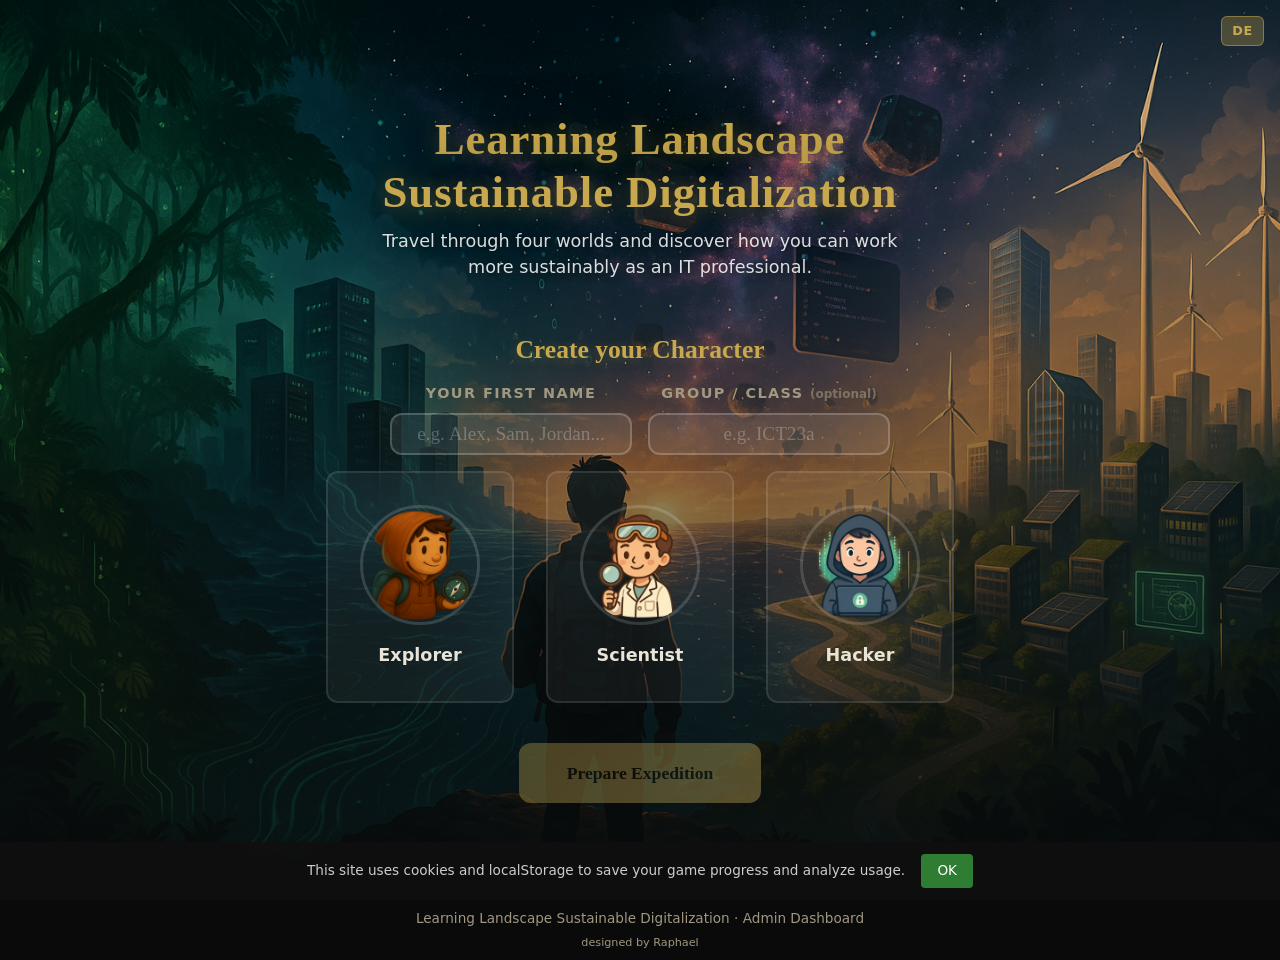
==== commit 29d64129: "feat: add i18n to landing page, auto-detect browser language - Add data-i18n to landing title, tagli" ====
--- a/index.html
+++ b/index.html
@@ -7,7 +7,6 @@
   <link rel="icon" href="assets/favicon.svg" type="image/svg+xml">
   <link rel="stylesheet" href="css/main.css">
   <link rel="stylesheet" href="css/landscape.css">
-  <link rel="stylesheet" href="css/minigame.css">
 </head>
 <body class="page-landscape">
 
@@ -35,11 +34,12 @@
       </div>
     </div>
     <div class="game-header__stats">
-      <span class="stat" id="stat-stations" title="Stationen">0/12</span>
-      <button class="notebook-btn" id="notebook-btn" title="Notizbuch" aria-label="Notizbuch öffnen">&#x1F4D3;</button>
-      <button class="highscore-btn" id="highscore-btn" title="Rangliste" aria-label="Rangliste öffnen">&#x1F3C6;</button>
+      <span class="stat" id="stat-stations" data-tooltip="Stationen">0/12</span>
+      <button class="minigame-toggle" id="minigame-toggle" data-tooltip="Minispiele" aria-label="Minispiele ein-/ausblenden" aria-pressed="true">&#x1F3AE;</button>
+      <button class="notebook-btn" id="notebook-btn" data-tooltip="Notizbuch" aria-label="Notizbuch öffnen">&#x1F4D3;</button>
+      <button class="highscore-btn" id="highscore-btn" data-tooltip="Rangliste" aria-label="Rangliste öffnen">&#x1F3C6;</button>
       <button class="lang-switcher" id="lang-switcher" aria-label="Switch language">EN</button>
-      <button class="reset-btn reset-btn--header" id="reset-btn" title="Fortschritt zurücksetzen">&#x21BB;</button>
+      <button class="reset-btn reset-btn--header" id="reset-btn" data-tooltip="Fortschritt zurücksetzen">&#x21BB;</button>
     </div>
   </header>
 
@@ -49,9 +49,10 @@
          AVATAR SELECTION (before expedition)
          ========================================== -->
     <section class="avatar-select" id="avatar-select" aria-label="Avatar-Auswahl">
+      <button class="lang-switcher lang-switcher--landing" id="lang-switcher-landing" aria-label="Switch language">EN</button>
       <div class="landing-hero">
-        <h1 class="landing-hero__title">Lernlandschaft<br>Nachhaltige Digitalisierung</h1>
-        <p class="landing-hero__tagline">Reise durch vier Welten und entdecke, wie du als Informatiker:in oder ICT-Fachmann/Fachfrau nachhaltiger arbeiten kannst.</p>
+        <h1 class="landing-hero__title" data-i18n="landing.title">Lernlandschaft<br>Nachhaltige Digitalisierung</h1>
+        <p class="landing-hero__tagline" data-i18n="landing.tagline">Reise durch vier Welten und entdecke, wie du als Informatiker:in oder ICT-Fachmann/Fachfrau nachhaltiger arbeiten kannst.</p>
         <p class="landing-hero__explorers" id="explorer-count"></p>
       </div>
       <div class="avatar-select__content">
@@ -63,8 +64,8 @@
             <input type="text" id="player-name-input" class="avatar-select__input" placeholder="z.B. Alex, Sam, Jordan..." maxlength="20" autocomplete="off" required data-i18n="avatar.name_placeholder" />
           </div>
           <div class="avatar-select__name-field">
-            <label for="player-group-input" class="avatar-select__label" data-i18n="avatar.group_label">Gruppe / Klasse <span class="avatar-select__optional">(optional)</span></label>
-            <input type="text" id="player-group-input" class="avatar-select__input" list="group-suggestions" placeholder="z.B. ICT23a" maxlength="20" autocomplete="off" />
+            <label for="player-group-input" class="avatar-select__label" data-i18n="avatar.group_label">Gruppe / Klasse <span class="avatar-select__optional" data-i18n="avatar.group_optional">(optional)</span></label>
+            <input type="text" id="player-group-input" class="avatar-select__input" list="group-suggestions" placeholder="z.B. ICT23a" maxlength="20" autocomplete="off" data-i18n="avatar.group_placeholder" />
             <datalist id="group-suggestions"></datalist>
           </div>
         </div>
@@ -236,17 +237,18 @@
       </a>
 
       <!-- Minigame Nodes (on world-transition paths) -->
-      <button class="map-minigame" data-transition="jungle-to-ocean">
+      <button class="map-minigame" data-transition="jungle-to-ocean" style="--locked-opacity: 0.4;">
         <img class="map-minigame__img" src="assets/minigame-jungle-to-ocean.png" alt="" />
-        <span class="map-minigame__label" data-i18n="minigame.node_title">Bonus-Minispiel</span>
       </button>
       <button class="map-minigame" data-transition="ocean-to-cosmos">
         <img class="map-minigame__img" src="assets/minigame-ocean-to-cosmos.png" alt="" />
-        <span class="map-minigame__label" data-i18n="minigame.node_title">Bonus-Minispiel</span>
       </button>
       <button class="map-minigame" data-transition="cosmos-to-metro">
         <img class="map-minigame__img" src="assets/minigame-cosmos-to-metro.png" alt="" />
-        <span class="map-minigame__label" data-i18n="minigame.node_title">Bonus-Minispiel</span>
+      </button>
+
+      <button class="map-minigame" data-transition="metro-to-finale">
+        <img class="map-minigame__img" src="assets/minigame-metro-to-finale.png" alt="" />
       </button>
 
       <!-- Finale -->
@@ -466,6 +468,17 @@
         </nav>
       </section>
 
+      <div class="mobile-minigame" data-transition="metro-to-finale">
+        <button class="mobile-minigame__btn" data-transition="metro-to-finale">
+          <img class="mobile-minigame__img" src="assets/minigame-metro-to-finale.png" alt="" loading="lazy" />
+          <div class="mobile-minigame__content">
+            <h3 data-i18n="minigame.node_title">Bonus-Minispiel</h3>
+            <p class="mobile-minigame__lock-hint" data-i18n="minigame.lock_hint">Schliesse alle 3 Stationen ab</p>
+          </div>
+          <span class="mobile-minigame__status" aria-label="Status"></span>
+        </button>
+      </div>
+
       <!-- Finale -->
       <section class="mobile-finale" id="mobile-finale" style="display:none;">
         <a href="stations/abschluss-feier.html" class="mobile-station-card mobile-station-card--finale" data-station="abschluss-feier">
@@ -530,19 +543,20 @@
     </div>
   </div>
 
-  <script src="js/i18n.js"></script>
-  <script src="js/profanity-filter.js"></script>
-  <script src="js/progress.js"></script>
-  <script src="js/highscore.js"></script>
-  <script src="js/minigame.js"></script>
-  <script src="js/landscape.js"></script>
-  <script>I18N.init();</script>
+  <script defer src="js/i18n.js"></script>
+  <script defer src="js/profanity-filter.js"></script>
+  <script defer src="js/progress.js"></script>
+  <script defer src="js/highscore.js"></script>
+  <script defer src="js/landscape.js"></script>
+  <script>document.addEventListener('DOMContentLoaded',function(){I18N.init();});</script>
   <script defer src="/_vercel/insights/script.js"></script>
+  <script>window.si=window.si||function(){(window.siq=window.siq||[]).push(arguments)};</script>
+  <script defer src="/_vercel/speed-insights/script.js"></script>
 
   <!-- Cookie Banner (minimal) -->
   <div id="cookie-banner" style="display:none;position:fixed;bottom:0;left:0;right:0;z-index:10000;background:rgba(15,15,15,0.95);color:#ccc;font-size:0.85rem;padding:12px 20px;text-align:center;backdrop-filter:blur(6px)">
-    Diese Seite nutzt localStorage, um deinen Spielfortschritt zu speichern.
-    <button onclick="localStorage.setItem('cookie-ok','1');document.getElementById('cookie-banner').remove()" style="margin-left:12px;background:#2e7d32;color:#fff;border:none;padding:6px 16px;border-radius:4px;cursor:pointer;font-size:0.85rem">OK</button>
+    <span data-i18n="ui.cookie_text">Diese Seite nutzt Cookies und localStorage, um deinen Spielfortschritt zu speichern und die Nutzung zu analysieren.</span>
+    <button onclick="localStorage.setItem('cookie-ok','1');document.getElementById('cookie-banner').remove()" style="margin-left:12px;background:#2e7d32;color:#fff;border:none;padding:6px 16px;border-radius:4px;cursor:pointer;font-size:0.85rem" data-i18n="ui.cookie_ok">OK</button>
   </div>
   <script>if(!localStorage.getItem('cookie-ok'))document.getElementById('cookie-banner').style.display='';</script>
 </body>
--- a/css/landscape.css
+++ b/css/landscape.css
@@ -179,6 +179,11 @@
 .avatar-select > * {
   position: relative;
   z-index: 1;
+}
+
+.avatar-select > .lang-switcher--landing {
+  position: absolute;
+  z-index: 2;
 }
 
 /* Landing Hero */
@@ -747,6 +752,81 @@
 }
 
 /* ========================================
+   INSTANT TOOLTIPS (data-tooltip, no native delay)
+   ======================================== */
+
+[data-tooltip] {
+  position: relative;
+}
+
+[data-tooltip]::after {
+  content: attr(data-tooltip);
+  position: absolute;
+  top: 100%;
+  left: 50%;
+  transform: translateX(-50%);
+  margin-top: 6px;
+  padding: 3px 8px;
+  background: rgba(0, 0, 0, 0.9);
+  color: #f1c40f;
+  font-size: 0.65rem;
+  font-weight: 600;
+  white-space: nowrap;
+  border-radius: 4px;
+  pointer-events: none;
+  z-index: 100;
+  opacity: 0;
+  transition: opacity 0.12s ease;
+}
+
+[data-tooltip]:hover::after {
+  opacity: 1;
+}
+
+/* ========================================
+   MINIGAME TOGGLE BUTTON
+   ======================================== */
+
+.minigame-toggle {
+  margin-top: 0;
+  padding: 4px 8px;
+  font-size: 1rem;
+  line-height: 1;
+  border-radius: 50%;
+  width: 28px;
+  height: 28px;
+  display: flex;
+  align-items: center;
+  justify-content: center;
+  background: rgba(200, 168, 78, 0.15);
+  border: 1px solid rgba(200, 168, 78, 0.3);
+  color: var(--color-secondary);
+  cursor: pointer;
+  opacity: 0.7;
+  transition: opacity var(--transition), background var(--transition);
+}
+
+.minigame-toggle:hover {
+  opacity: 1;
+  background: rgba(200, 168, 78, 0.25);
+}
+
+.minigame-toggle[aria-pressed="true"] {
+  opacity: 1;
+  background: rgba(200, 168, 78, 0.35);
+  border-color: rgba(200, 168, 78, 0.6);
+}
+
+/* ========================================
+   MINIGAME NODE VISIBILITY
+   ======================================== */
+
+.map-minigame.minigame-hidden,
+.mobile-minigame.minigame-hidden {
+  display: none !important;
+}
+
+/* ========================================
    MAP MINIGAME NODES (between worlds)
    ======================================== */
 
@@ -797,7 +877,7 @@
 }
 
 .map-minigame.is-locked {
-  opacity: 0.4;
+  opacity: var(--locked-opacity, 0.25);
   pointer-events: none;
   filter: grayscale(0.6);
   animation: none;
@@ -1904,6 +1984,11 @@
 
 .lang-switcher:hover {
   background: rgba(200, 168, 78, 0.5);
+}
+
+.lang-switcher--landing {
+  top: var(--space-md, 16px);
+  right: var(--space-md, 16px);
 }
 
 /* ========================================
@@ -2286,6 +2371,16 @@
     line-height: 1.2;
   }
 
+  .map-minigame__img {
+    width: 38px;
+    height: 38px;
+    padding: 3px;
+  }
+
+  .map-minigame__label {
+    font-size: 0.5rem;
+  }
+
   .map-station__badge {
     font-size: 0.5rem;
     padding: 1px 5px;
@@ -2437,6 +2532,16 @@
   .map-station__label {
     font-size: 0.5rem;
     max-width: 72px;
+  }
+
+  .map-minigame__img {
+    width: 30px;
+    height: 30px;
+    padding: 2px;
+  }
+
+  .map-minigame__label {
+    font-size: 0.45rem;
   }
 
   .map-station__finale-icon {
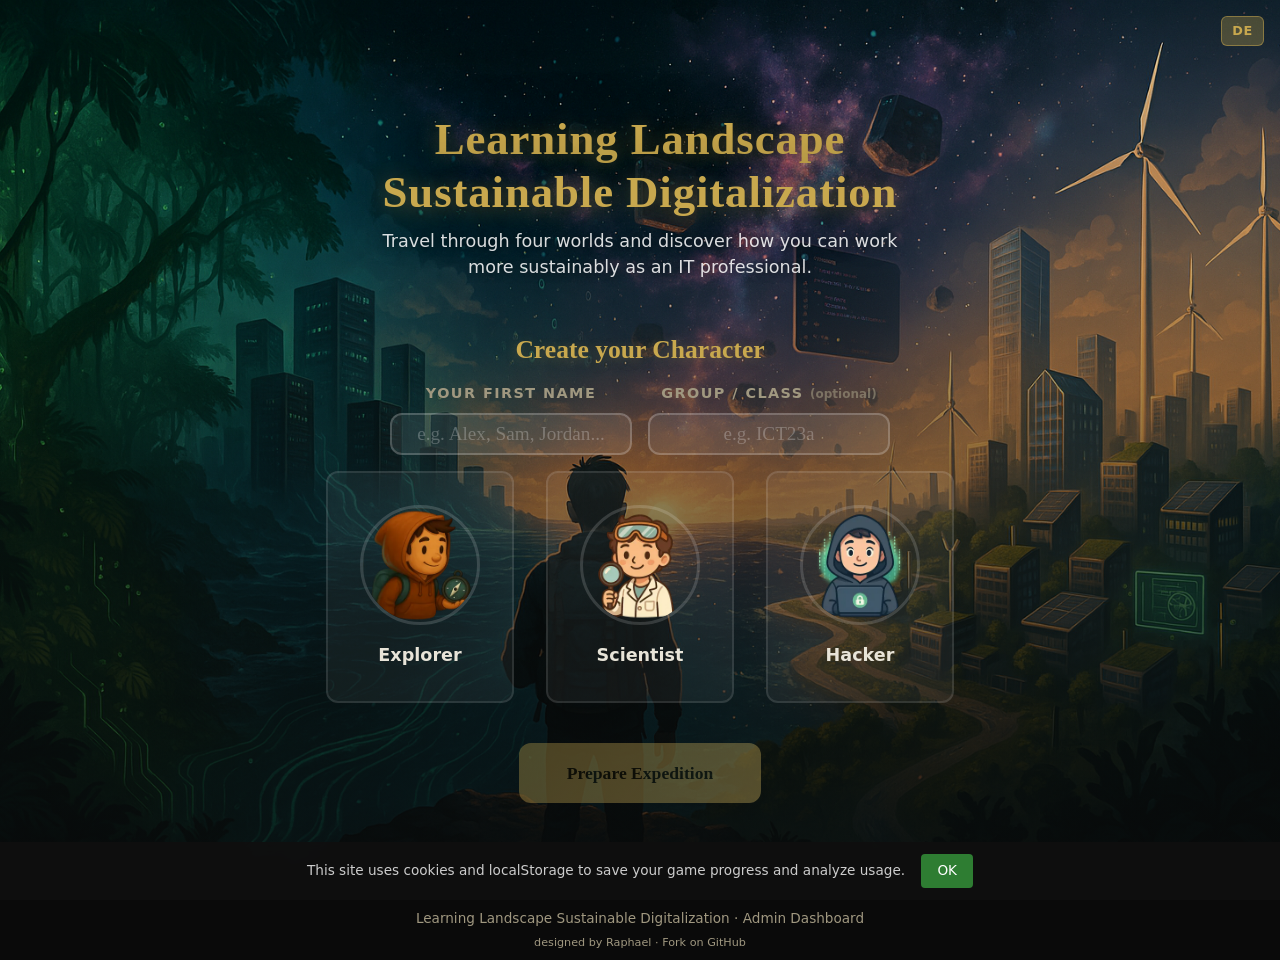
==== commit a529c870: "feat: add Fork on GitHub link to footer" ====
--- a/index.html
+++ b/index.html
@@ -496,7 +496,7 @@
 
   <footer class="site-footer">
     <p data-i18n="site.footer">Lernlandschaft Nachhaltige Digitalisierung · <a href="admin.html" class="site-footer__admin-link">Admin Dashboard</a></p>
-    <p class="site-footer__credit">designed by <a href="mailto:raphael_gassmann@stud.phzh.ch">Raphael</a></p>
+    <p class="site-footer__credit">designed by <a href="mailto:raphael_gassmann@stud.phzh.ch">Raphael</a> · <a href="https://github.com/raphaelgassmann/lernlandschaft-nachhaltige-digitalisierung" class="site-footer__admin-link" target="_blank" rel="noopener">Fork on GitHub</a></p>
   </footer>
 
   <!-- Notebook Modal -->
--- a/css/landscape.css
+++ b/css/landscape.css
@@ -215,12 +215,14 @@
 }
 
 .landing-hero__explorers {
-  display: flex;
-  align-items: center;
-  gap: 6px;
   font-size: 0.85rem;
   color: rgba(255, 255, 255, 0.6);
   margin-top: var(--space-xs);
+}
+
+.landing-hero__icon {
+  vertical-align: -0.15em;
+  margin-right: 4px;
 }
 
 .site-footer__admin-link {
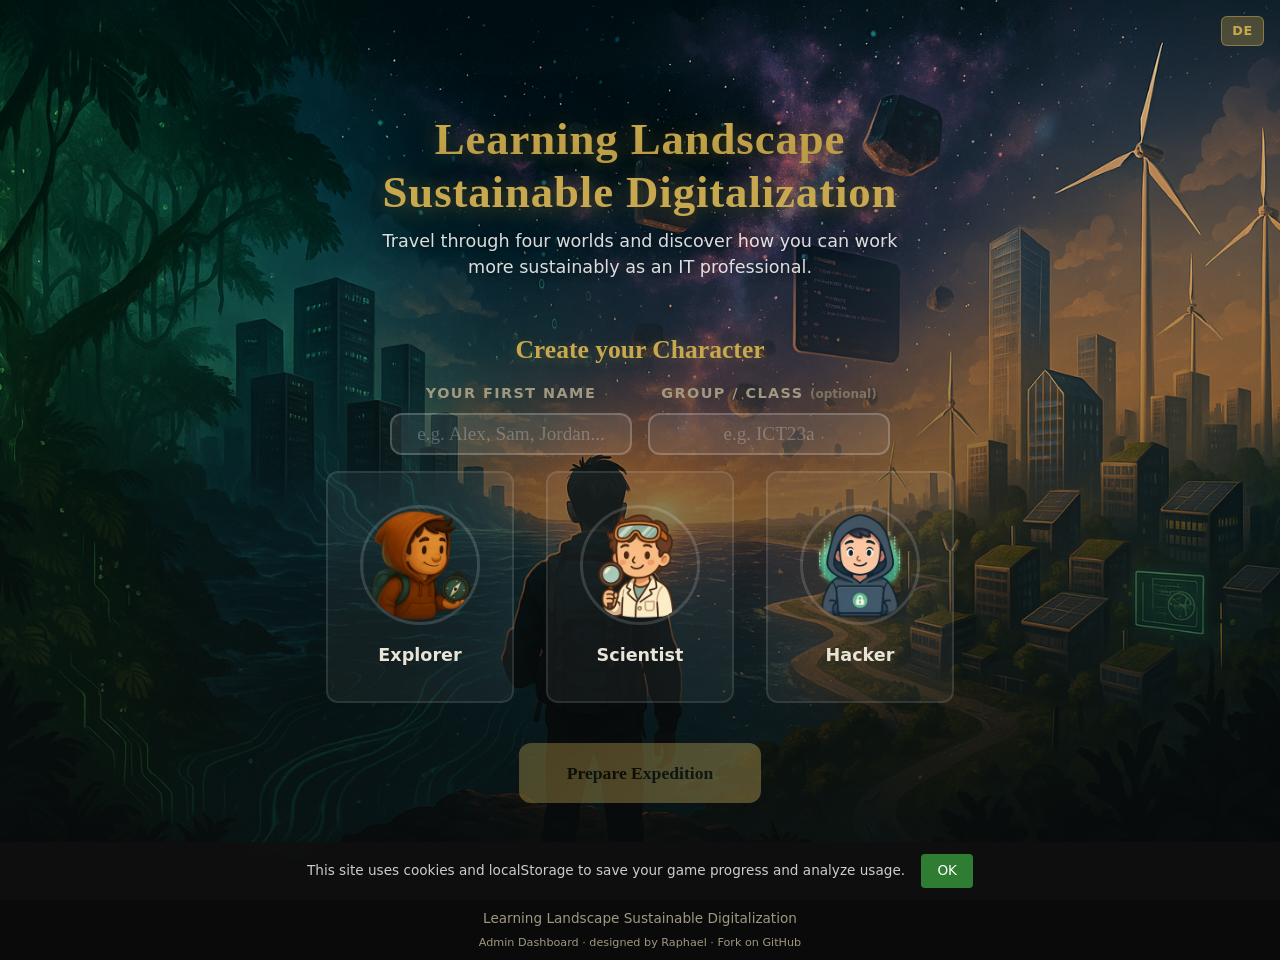
==== commit fdb97771: "feat: close i18n gaps for English-speaking users - Add 27 new translation keys to en.json (tooltips," ====
--- a/index.html
+++ b/index.html
@@ -18,7 +18,7 @@
            sizes="(max-width: 600px) 32px, 42px"
            alt="Dein Avatar" />
     </div>
-    <span class="ability-indicator" id="ability-indicator" title="Spezialfähigkeit"></span>
+    <span class="ability-indicator" id="ability-indicator" title="Spezialfähigkeit" data-i18n-title="ui.tooltip_ability"></span>
     <div class="game-header__info">
       <div class="game-header__level">
         <span class="level-badge" id="level-badge">Lv. 1</span>
@@ -34,12 +34,12 @@
       </div>
     </div>
     <div class="game-header__stats">
-      <span class="stat" id="stat-stations" data-tooltip="Stationen">0/12</span>
-      <button class="minigame-toggle" id="minigame-toggle" data-tooltip="Minispiele" aria-label="Minispiele ein-/ausblenden" aria-pressed="true">&#x1F3AE;</button>
-      <button class="notebook-btn" id="notebook-btn" data-tooltip="Notizbuch" aria-label="Notizbuch öffnen">&#x1F4D3;</button>
-      <button class="highscore-btn" id="highscore-btn" data-tooltip="Rangliste" aria-label="Rangliste öffnen">&#x1F3C6;</button>
+      <span class="stat" id="stat-stations" data-tooltip="Stationen" data-i18n-tooltip="ui.tooltip_stations">0/12</span>
+      <button class="minigame-toggle" id="minigame-toggle" data-tooltip="Minispiele" data-i18n-tooltip="ui.tooltip_minigames" aria-label="Minispiele ein-/ausblenden" aria-pressed="true">&#x1F3AE;</button>
+      <button class="notebook-btn" id="notebook-btn" data-tooltip="Notizbuch" data-i18n-tooltip="ui.tooltip_notebook" aria-label="Notizbuch öffnen">&#x1F4D3;</button>
+      <button class="highscore-btn" id="highscore-btn" data-tooltip="Rangliste" data-i18n-tooltip="ui.tooltip_leaderboard" aria-label="Rangliste öffnen">&#x1F3C6;</button>
       <button class="lang-switcher" id="lang-switcher" aria-label="Switch language">EN</button>
-      <button class="reset-btn reset-btn--header" id="reset-btn" data-tooltip="Fortschritt zurücksetzen">&#x21BB;</button>
+      <button class="reset-btn reset-btn--header" id="reset-btn" data-tooltip="Fortschritt zurücksetzen" data-i18n-tooltip="ui.tooltip_reset">&#x21BB;</button>
     </div>
   </header>
 
@@ -495,8 +495,8 @@
   </main>
 
   <footer class="site-footer">
-    <p data-i18n="site.footer">Lernlandschaft Nachhaltige Digitalisierung · <a href="admin.html" class="site-footer__admin-link">Admin Dashboard</a></p>
-    <p class="site-footer__credit">designed by <a href="mailto:raphael_gassmann@stud.phzh.ch">Raphael</a> · <a href="https://github.com/raphaelgassmann/lernlandschaft-nachhaltige-digitalisierung" class="site-footer__admin-link" target="_blank" rel="noopener">Fork on GitHub</a></p>
+    <p data-i18n="site.footer_name">Lernlandschaft Nachhaltige Digitalisierung</p>
+    <p class="site-footer__credit"><a href="admin.html" class="site-footer__admin-link" data-i18n="site.footer_admin">Admin Dashboard</a> · designed by <a href="mailto:raphael_gassmann@stud.phzh.ch">Raphael</a> · <a href="https://github.com/raphaelgassmann/lernlandschaft-nachhaltige-digitalisierung" class="site-footer__admin-link" target="_blank" rel="noopener">Fork on GitHub</a></p>
   </footer>
 
   <!-- Notebook Modal -->
@@ -504,18 +504,18 @@
     <div class="notebook-card">
       <div class="notebook-card__header">
         <span class="notebook-card__icon">&#x1F4D3;</span>
-        <h2 class="notebook-card__title">Dein Notizbuch</h2>
-        <p class="notebook-card__subtitle">Alle deine Notizen, Reflexionen und Challenge-Abgaben</p>
+        <h2 class="notebook-card__title" data-i18n="ui.notebook_title">Dein Notizbuch</h2>
+        <p class="notebook-card__subtitle" data-i18n="ui.notebook_subtitle">Alle deine Notizen, Reflexionen und Challenge-Abgaben</p>
       </div>
       <div class="notebook-card__tabs">
-        <button class="notebook-tab is-active" data-tab="challenges">🏆 Challenges</button>
-        <button class="notebook-tab" data-tab="reflections">💭 Reflexionen</button>
-        <button class="notebook-tab" data-tab="notes">📝 Notizen</button>
+        <button class="notebook-tab is-active" data-tab="challenges" data-i18n="ui.tab_challenges">🏆 Challenges</button>
+        <button class="notebook-tab" data-tab="reflections" data-i18n="ui.tab_reflections">💭 Reflexionen</button>
+        <button class="notebook-tab" data-tab="notes" data-i18n="ui.tab_notes">📝 Notizen</button>
       </div>
       <div class="notebook-card__content" id="notebook-content"></div>
       <div class="notebook-card__actions">
-        <button class="notebook-card__export" id="notebook-export">&#x1F4CB; Ins Lernjournal exportieren</button>
-        <button class="notebook-card__close" id="notebook-close">Schliessen</button>
+        <button class="notebook-card__export" id="notebook-export" data-i18n="ui.export_notebook">&#x1F4CB; Ins Lernjournal exportieren</button>
+        <button class="notebook-card__close" id="notebook-close" data-i18n="ui.close">Schliessen</button>
       </div>
     </div>
   </div>
--- a/css/landscape.css
+++ b/css/landscape.css
@@ -215,14 +215,19 @@
 }
 
 .landing-hero__explorers {
+  display: flex;
+  align-items: flex-start;
+  justify-content: center;
+  gap: 6px;
   font-size: 0.85rem;
   color: rgba(255, 255, 255, 0.6);
   margin-top: var(--space-xs);
 }
 
-.landing-hero__icon {
-  vertical-align: -0.15em;
-  margin-right: 4px;
+.landing-hero__icon-wrap {
+  flex-shrink: 0;
+  line-height: 1;
+  padding-top: 2px;
 }
 
 .site-footer__admin-link {
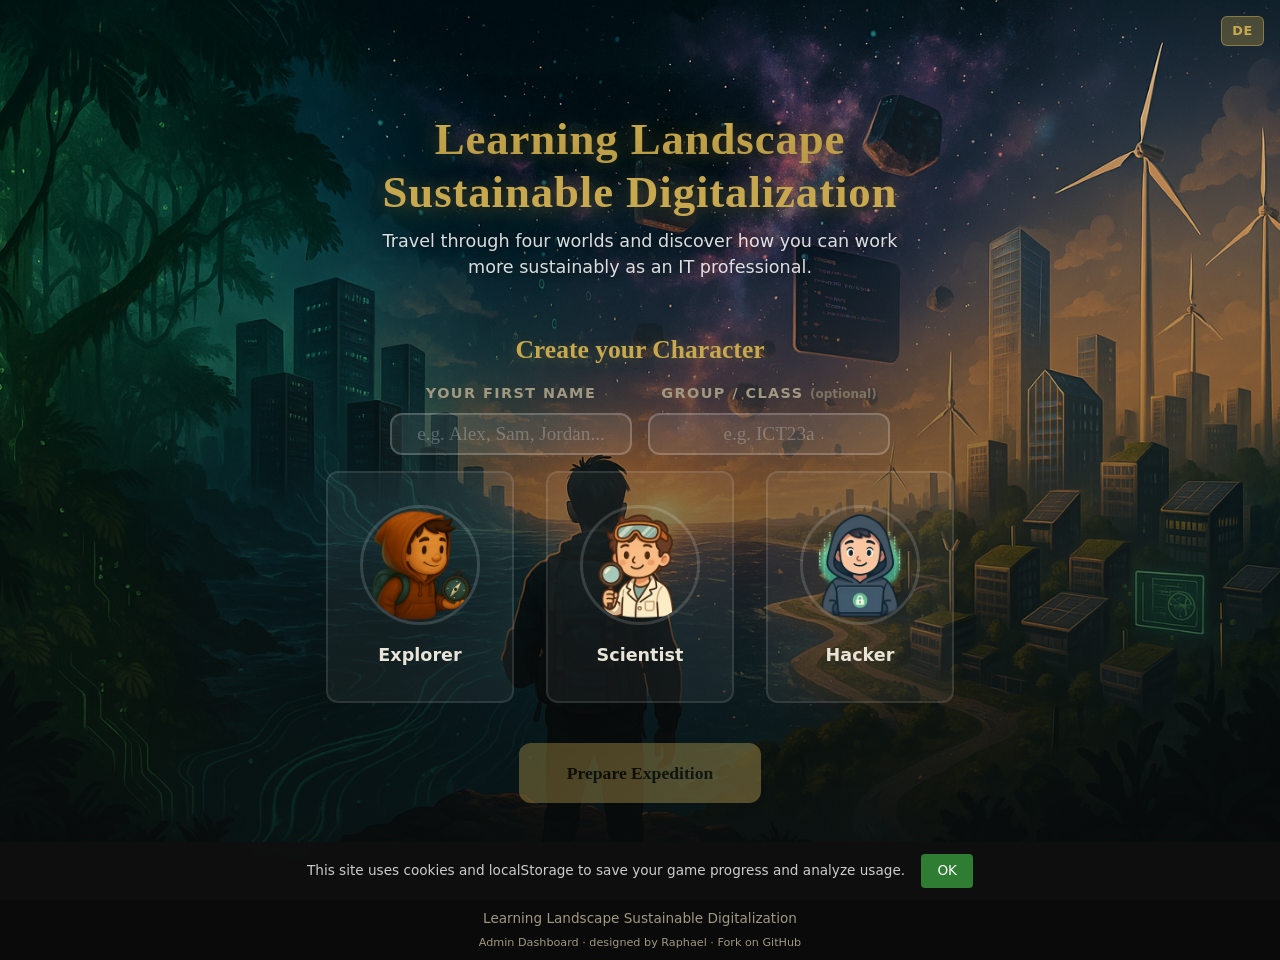
==== commit 99e6bd4d: "feat: add comprehensive SEO meta tags, sitemap and robots.txt Add meta descriptions, canonical URLs," ====
--- a/index.html
+++ b/index.html
@@ -4,9 +4,46 @@
   <meta charset="UTF-8">
   <meta name="viewport" content="width=device-width, initial-scale=1.0">
   <title>Lernlandschaft – Nachhaltige Digitalisierung</title>
+  <meta name="description" content="Interaktive Lernlandschaft für Informatik-Lernende: Entdecke in 13 Stationen, wie du als Entwickler:in nachhaltiger mit Geräten, Daten und Code umgehen kannst.">
+  <meta name="theme-color" content="#2d6a4f">
+  <link rel="canonical" href="https://eco-digital.dev/">
+  <link rel="alternate" hreflang="de" href="https://eco-digital.dev/">
+  <link rel="alternate" hreflang="en" href="https://eco-digital.dev/?lang=en">
+  <link rel="alternate" hreflang="x-default" href="https://eco-digital.dev/">
+  <!-- Open Graph -->
+  <meta property="og:type" content="website">
+  <meta property="og:title" content="Lernlandschaft – Nachhaltige Digitalisierung">
+  <meta property="og:description" content="Interaktive Lernlandschaft für Informatik-Lernende: Entdecke in 13 Stationen, wie du als Entwickler:in nachhaltiger mit Geräten, Daten und Code umgehen kannst.">
+  <meta property="og:url" content="https://eco-digital.dev/">
+  <meta property="og:image" content="https://eco-digital.dev/assets/og-image.png">
+  <meta property="og:locale" content="de_CH">
+  <meta property="og:locale:alternate" content="en_US">
+  <!-- Twitter Card -->
+  <meta name="twitter:card" content="summary_large_image">
+  <meta name="twitter:title" content="Lernlandschaft – Nachhaltige Digitalisierung">
+  <meta name="twitter:description" content="Interaktive Lernlandschaft für Informatik-Lernende: Entdecke in 13 Stationen, wie du als Entwickler:in nachhaltiger mit Geräten, Daten und Code umgehen kannst.">
+  <meta name="twitter:image" content="https://eco-digital.dev/assets/og-image.png">
   <link rel="icon" href="assets/favicon.svg" type="image/svg+xml">
   <link rel="stylesheet" href="css/main.css">
   <link rel="stylesheet" href="css/landscape.css">
+  <!-- Structured Data -->
+  <script type="application/ld+json">
+  {
+    "@context": "https://schema.org",
+    "@type": "Course",
+    "name": "Lernlandschaft – Nachhaltige Digitalisierung",
+    "description": "Interaktive Lernlandschaft für Informatik-Lernende: Entdecke in 13 Stationen, wie du als Entwickler:in nachhaltiger mit Geräten, Daten und Code umgehen kannst.",
+    "provider": {
+      "@type": "Organization",
+      "name": "TBZ – Technische Berufsschule Zürich",
+      "url": "https://www.tbz.ch"
+    },
+    "educationalLevel": "Berufliche Grundbildung (EFZ)",
+    "inLanguage": ["de", "en"],
+    "isAccessibleForFree": true,
+    "url": "https://eco-digital.dev/"
+  }
+  </script>
 </head>
 <body class="page-landscape">
 
